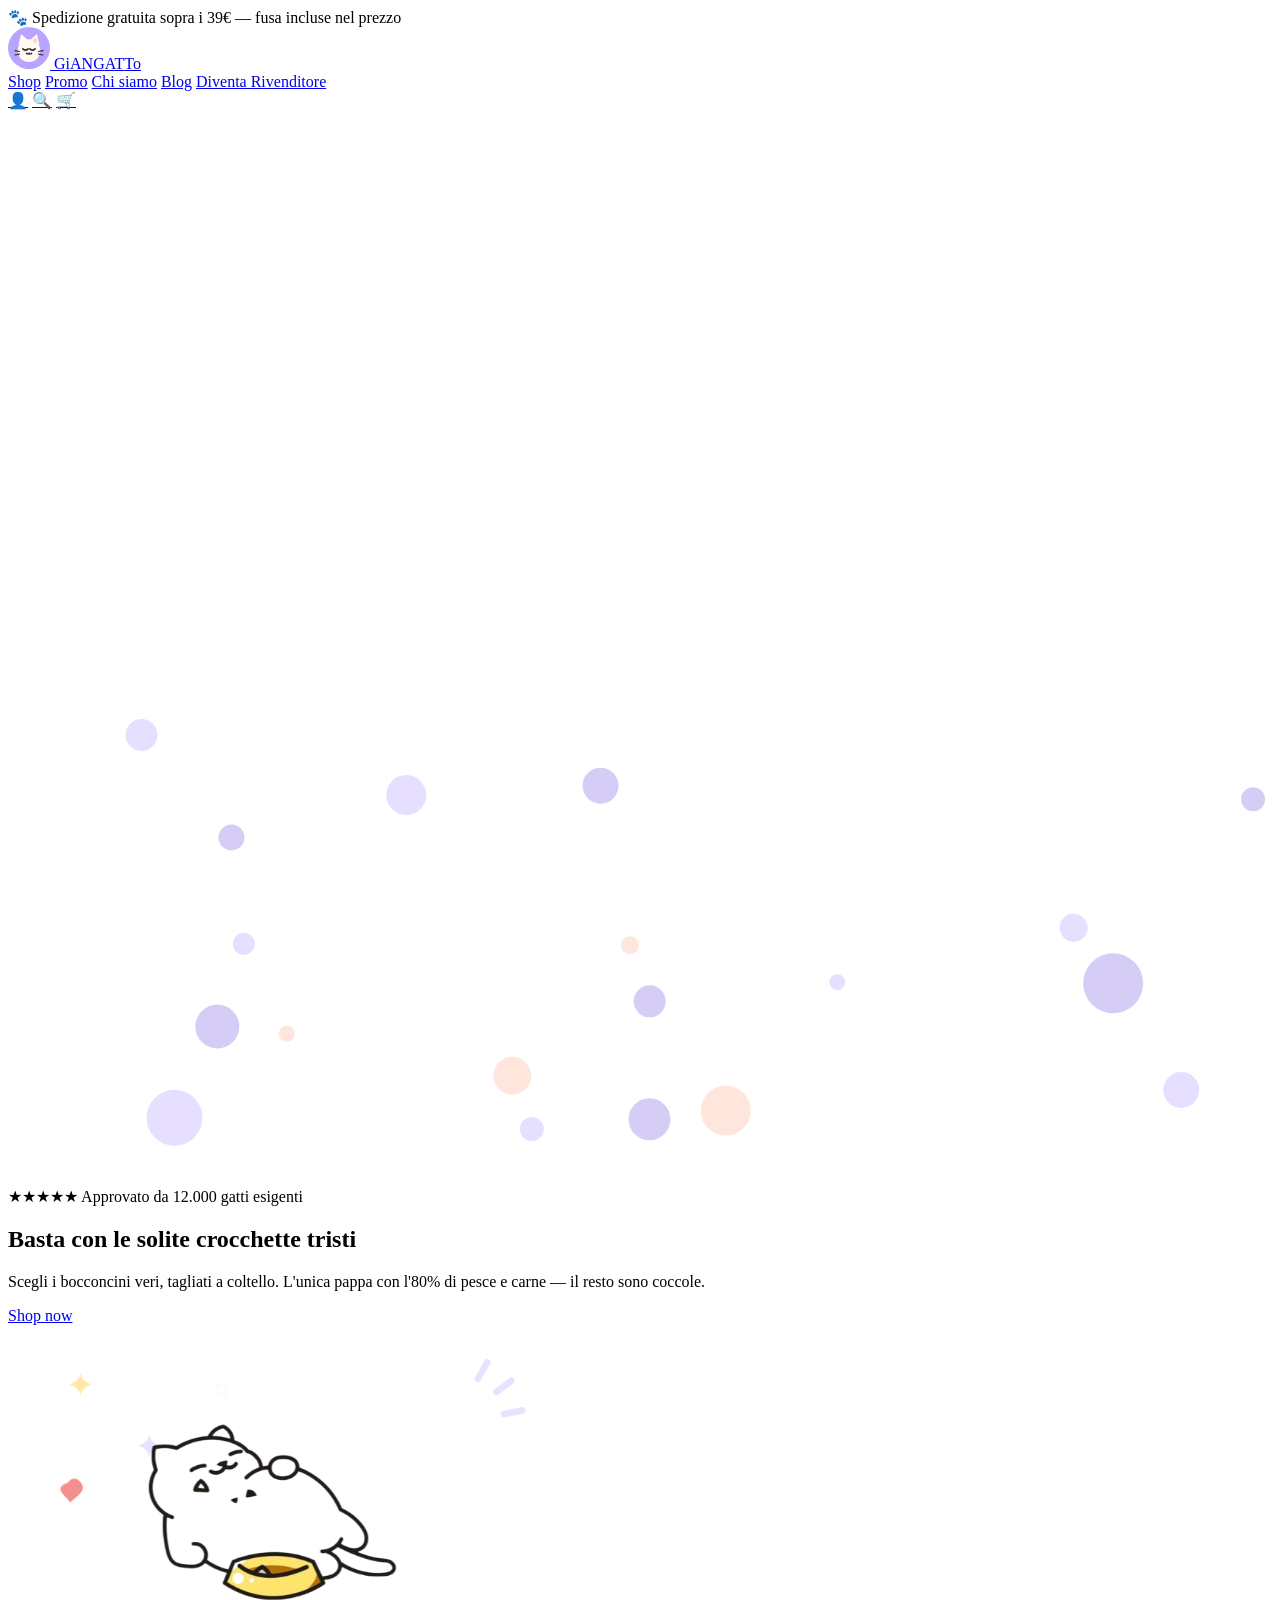
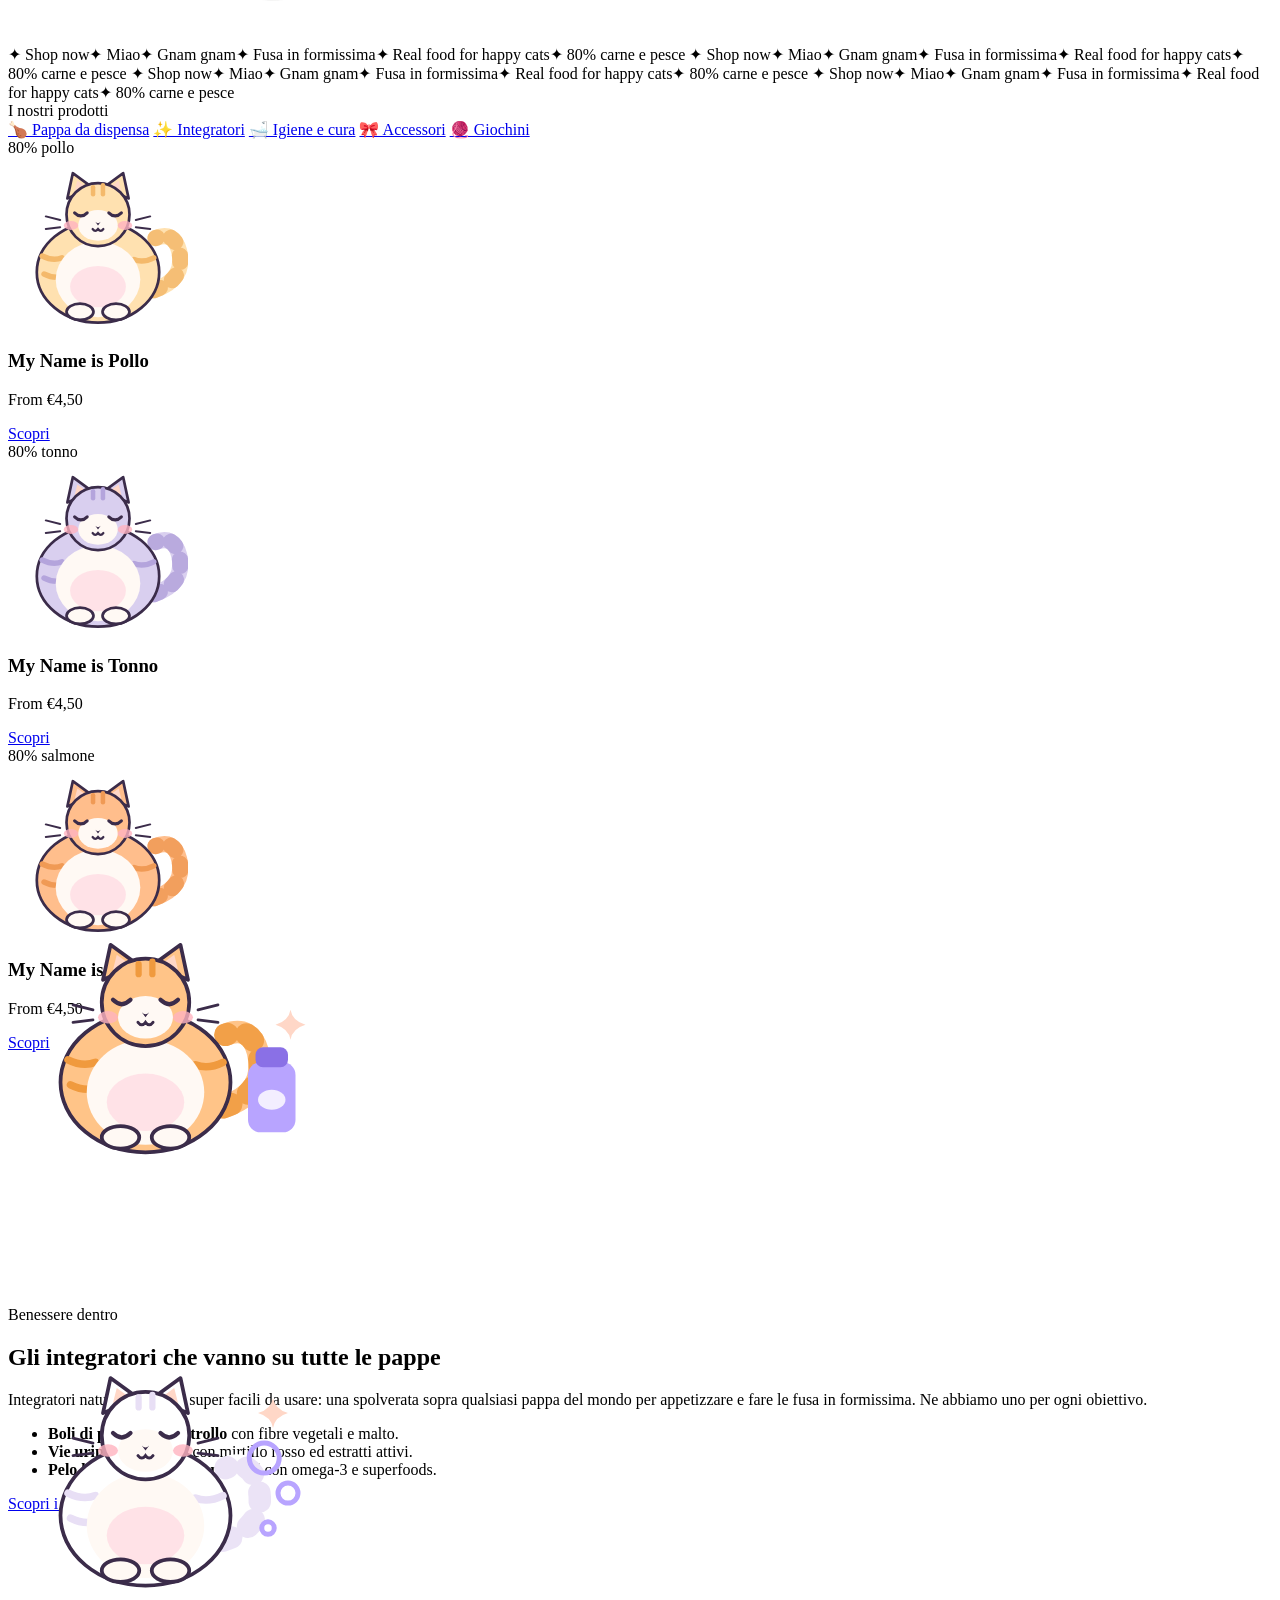
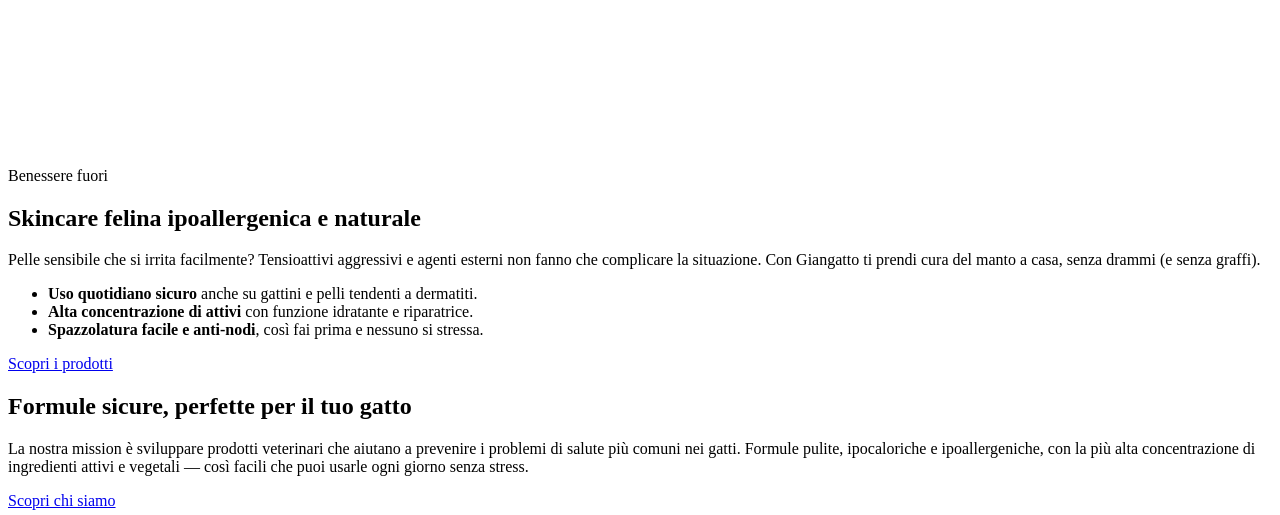
==== index.html @ 65eb478d "Initial commit" ====
<!DOCTYPE html>
<html lang="it">
<head>
  <meta charset="utf-8">
  <meta name="viewport" content="width=device-width, initial-scale=1">
  <title>GIANGATTO — Real food for happy cats</title>
  <link rel="stylesheet" href="style.css">
</head>
<body>

<!-- Gattone GIANGATTO: cicciotto e sornione, definito una volta e ricolorato con custom properties -->
<svg width="0" height="0" style="position:absolute" aria-hidden="true">
  <defs>
    <g id="chubbyCat">
      <!-- coda spessa arrotolata -->
      <path d="M162 148 Q198 136 190 104 Q184 82 164 90" fill="none"
            stroke="var(--fur, #FFC488)" stroke-width="18" stroke-linecap="round"/>
      <path d="M162 148 Q198 136 190 104 Q184 82 164 90" fill="none"
            stroke="var(--stripe, #F09A3E)" stroke-width="18" stroke-linecap="round"
            stroke-dasharray="7 16" opacity="0.85"/>
      <!-- orecchie piccole -->
      <path d="M66 46 L72 18 L94 34 Z" fill="var(--fur, #FFC488)"
            stroke="var(--outline, #3B2C4A)" stroke-width="3" stroke-linejoin="round"/>
      <path d="M134 46 L128 18 L106 34 Z" fill="var(--fur, #FFC488)"
            stroke="var(--outline, #3B2C4A)" stroke-width="3" stroke-linejoin="round"/>
      <path d="M74 38 L77 26 L88 34 Z" fill="#FFD7C7"/>
      <path d="M126 38 L123 26 L112 34 Z" fill="#FFD7C7"/>
      <!-- corpone a pera -->
      <ellipse cx="100" cy="128" rx="68" ry="56" fill="var(--fur, #FFC488)"
               stroke="var(--outline, #3B2C4A)" stroke-width="3"/>
      <!-- strisce sui fianchi -->
      <path d="M38 110 q12 6 22 2" fill="none" stroke="var(--stripe, #F09A3E)" stroke-width="6" stroke-linecap="round"/>
      <path d="M40 130 q12 6 22 2" fill="none" stroke="var(--stripe, #F09A3E)" stroke-width="6" stroke-linecap="round"/>
      <path d="M162 112 q-12 6 -22 2" fill="none" stroke="var(--stripe, #F09A3E)" stroke-width="6" stroke-linecap="round"/>
      <!-- pancione bianco con blush rosa -->
      <ellipse cx="100" cy="136" rx="47" ry="42" fill="#FFF9F4"/>
      <ellipse cx="100" cy="144" rx="31" ry="23" fill="#FFCFDC" opacity="0.55"/>
      <!-- testa piccola rispetto al corpo -->
      <circle cx="100" cy="64" r="35" fill="var(--fur, #FFC488)"
              stroke="var(--outline, #3B2C4A)" stroke-width="3"/>
      <!-- strisce fronte -->
      <rect x="92" y="31" width="5" height="13" rx="2.5" fill="var(--stripe, #F09A3E)"/>
      <rect x="103" y="29" width="5" height="15" rx="2.5" fill="var(--stripe, #F09A3E)"/>
      <!-- muso bianco -->
      <ellipse cx="100" cy="76" rx="22" ry="17" fill="#FFF9F4"/>
      <!-- occhi sornioni a mezza palpebra -->
      <path d="M74 62 q7 7 14 0" fill="none" stroke="var(--outline, #3B2C4A)" stroke-width="3.4" stroke-linecap="round"/>
      <path d="M112 62 q7 7 14 0" fill="none" stroke="var(--outline, #3B2C4A)" stroke-width="3.4" stroke-linecap="round"/>
      <!-- guanciotte -->
      <ellipse cx="70" cy="76" rx="8" ry="5" fill="#FFB3C0" opacity="0.8"/>
      <ellipse cx="130" cy="76" rx="8" ry="5" fill="#FFB3C0" opacity="0.8"/>
      <!-- naso + bocca compiaciuta -->
      <path d="M97 72 Q100 75 103 72 L100 76 Z" fill="var(--outline, #3B2C4A)"/>
      <path d="M94 80 Q97 84 100 80 Q103 84 106 80" fill="none"
            stroke="var(--outline, #3B2C4A)" stroke-width="2.4" stroke-linecap="round"/>
      <!-- baffi -->
      <path d="M58 70 L42 66 M58 78 L42 80" stroke="var(--outline, #3B2C4A)" stroke-width="2.2" stroke-linecap="round"/>
      <path d="M142 70 L158 66 M142 78 L158 80" stroke="var(--outline, #3B2C4A)" stroke-width="2.2" stroke-linecap="round"/>
      <!-- zampette davanti appoggiate sulla panza -->
      <ellipse cx="80" cy="172" rx="15" ry="9" fill="#FFF9F4" stroke="var(--outline, #3B2C4A)" stroke-width="3"/>
      <ellipse cx="120" cy="172" rx="15" ry="9" fill="#FFF9F4" stroke="var(--outline, #3B2C4A)" stroke-width="3"/>
    </g>
    <path id="spark" d="M12 0 Q13.5 9 24 12 Q13.5 15 12 24 Q10.5 15 0 12 Q10.5 9 12 0 Z"/>
    <!-- icona logo: musetto nel cerchio lavanda -->
    <g id="logoMark">
      <circle cx="24" cy="24" r="24" fill="var(--primary, #B8A4FF)"/>
      <g class="ears">
        <path d="M12 20 L15 8 L24 16 Z" fill="#FFF9F1"/>
        <path d="M36 20 L33 8 L24 16 Z" fill="#FFF9F1"/>
      </g>
      <circle cx="24" cy="27" r="13" fill="#FFF9F1"/>
      <path d="M17 25 q3 3 6 0 M25 25 q3 3 6 0" fill="none" stroke="#2F2A3A" stroke-width="1.8" stroke-linecap="round"/>
      <path d="M21 30 q1.5 2 3 0 q1.5 2 3 0" fill="none" stroke="#2F2A3A" stroke-width="1.6" stroke-linecap="round"/>
      <path d="M13 28 L8 27 M13 31 L8 32 M35 28 L40 27 M35 31 L40 32" stroke="#2F2A3A" stroke-width="1.4" stroke-linecap="round"/>
      <path d="M31 12 q2.5 1 2.5 3.5 q0 2 -2.5 4 q-2.5 -2 -2.5 -4 q0 -2.5 2.5 -3.5 Z" fill="#FFD7C7"/>
    </g>
  </defs>
</svg>

<!-- ══ ANNOUNCEMENT ══ --> 
<div class="announce">🐾 Spedizione gratuita sopra i 39€ — fusa incluse nel prezzo</div>

<!-- ══ HEADER ══ -->
<header class="site">
  <nav class="nav" aria-label="principale">

    <a class="logo" href="#">
      <svg class="mark" width="42" height="42" viewBox="0 0 48 48" aria-hidden="true"><use href="#logoMark"/></svg>
      <span class="word"><span>G</span><span>i</span><span>A</span><span>N</span><span>G</span><span>A</span><span>T</span><span>T</span><span>o</span></span>
    </a>
    <div class="nav-links">

      
      <a href="#prodotti">Shop</a>
      <a href="#">Promo</a>
      <a href="#mission">Chi siamo</a>
      <a href="#">Blog</a>
      <a href="#">Diventa Rivenditore</a>
    </div>
    <div class="nav-icons" aria-hidden="true">
      <a href="#" title="Account">👤</a>
      <a href="#" title="Cerca">🔍</a>
      <a href="#" title="Carrello">🛒</a>
    </div>
  </nav>
</header>

<!-- ══ HERO ══ -->
<section class="hero">
  <canvas id="ballpit-canvas"></canvas>
  <div class="hero-inner">
    <div>
      <span class="proof"><span class="stars" aria-hidden="true">★★★★★</span> Approvato da 12.000 gatti esigenti</span>
      <h1>Basta con le solite crocchette tristi</h1>
      <p class="sub">Scegli i bocconcini veri, tagliati a coltello.
      L'unica pappa con l'80% di pesce e carne — il resto sono coccole.</p>
      <a class="btn" href="#prodotti">Shop now</a>
    </div>
    <div class="hero-art">
      <svg viewBox="0 0 560 340" width="520" role="img"
           aria-label="Logotipo Giangatto con gattone sornione sdraiato sulla O">
        <!-- livello 1: accenti di sfondo (parallax veloce) -->
        <g data-plx="0.22">
          <path d="M506 58 l10 -18 M526 72 l16 -12 M534 96 l20 -4"
                stroke="#E8E1FF" stroke-width="7" stroke-linecap="round" fill="none"/>
          <use href="#spark" x="66" y="52" fill="#FFE9A8" class="sparkle"/>
          <use href="#spark" x="140" y="118" fill="#E8E1FF" class="sparkle s2"/>
          <path d="M64 170 q7 -9 14 -1 q6 7 -2 14 l-9 8 l-8 -9 q-7 -8 5 -12 Z" fill="#F58E8E"/>
          <circle cx="230" cy="70" r="6" fill="none" stroke="#FFF9F1" stroke-width="3" opacity="0.8"/>
        </g>
        <!-- livello 2: logo Giangatto (soggetto, parallax lento) -->
        <g data-plx="0.09">
          <image href="giangattoeating.png" x="25" y="0" width="510" height="340" />
        </g>
      </svg>
      <div class="hero-dots" aria-hidden="true"><i class="on"></i><i></i><i></i><i></i></div>
    </div>
  </div>
</section>

<!-- ══ MARQUEE ══ -->
<div class="marquee" aria-hidden="true">
  <div class="marquee-track">
    <span>✦ Shop now</span><span>✦ Miao</span><span>✦ Gnam gnam</span><span>✦ Fusa in formissima</span><span>✦ Real food for happy cats</span><span>✦ 80% carne e pesce</span>
    <span>✦ Shop now</span><span>✦ Miao</span><span>✦ Gnam gnam</span><span>✦ Fusa in formissima</span><span>✦ Real food for happy cats</span><span>✦ 80% carne e pesce</span>
    <span>✦ Shop now</span><span>✦ Miao</span><span>✦ Gnam gnam</span><span>✦ Fusa in formissima</span><span>✦ Real food for happy cats</span><span>✦ 80% carne e pesce</span>
    <span>✦ Shop now</span><span>✦ Miao</span><span>✦ Gnam gnam</span><span>✦ Fusa in formissima</span><span>✦ Real food for happy cats</span><span>✦ 80% carne e pesce</span>
  </div>
</div>

<!-- ══ CATEGORIE ══ -->
<section class="cats-nav wrap reveal">
  <span class="eyebrow">I nostri prodotti</span>
  <div class="chips">
    <a class="chip" href="#prodotti">🍗 Pappa da dispensa</a>
    <a class="chip" href="#dentro">✨ Integratori</a>
    <a class="chip" href="#fuori">🛁 Igiene e cura</a>
    <a class="chip" href="#">🎀 Accessori</a>
    <a class="chip" href="#">🧶 Giochini</a>
  </div>
</section>

<!-- ══ PRODOTTI ══ -->
<section class="products wrap" id="prodotti">
  <div class="grid3">
    <article class="card reveal">
      <span class="badge">80% pollo</span>
      <div class="art">
        <svg viewBox="0 0 200 190" width="180" role="img" aria-label="Gattone crema"
             style="--fur:#FFE1B0; --stripe:#F4B96B; --outline:#3B2C4A">
          <use href="#chubbyCat"/>
        </svg>
      </div>
      <h3>My Name is Pollo</h3>
      <p class="price">From €4,50</p>
      <a class="btn btn-ghost" href="#">Scopri</a>
    </article>
    <article class="card reveal">
      <span class="badge">80% tonno</span>
      <div class="art">
        <svg viewBox="0 0 200 190" width="180" role="img" aria-label="Gattone lilla"
             style="--fur:#D9CFEF; --stripe:#B4A4DC; --outline:#3B2C4A">
          <use href="#chubbyCat"/>
        </svg>
      </div>
      <h3>My Name is Tonno</h3>
      <p class="price">From €4,50</p>
      <a class="btn btn-ghost" href="#">Scopri</a>
    </article>
    <article class="card reveal">
      <span class="badge">80% salmone</span>
      <div class="art">
        <svg viewBox="0 0 200 190" width="180" role="img" aria-label="Gattone rosso"
             style="--fur:#FFBE8C; --stripe:#F09A55; --outline:#3B2C4A">
          <use href="#chubbyCat"/>
        </svg>
      </div>
      <h3>My Name is Salmone</h3>
      <p class="price">From €4,50</p>
      <a class="btn btn-ghost" href="#">Scopri</a>
    </article>
  </div>
</section>

<!-- ══ BENESSERE DENTRO ══ -->
<section class="split wrap" id="dentro">
  <div class="split-inner">
    <div class="split-art reveal">
      <svg viewBox="0 0 240 200" width="300" role="img" aria-label="Gattone con integratore"
           data-plx="0.06" style="--fur:#FFC488; --stripe:#F09A3E; --outline:#3B2C4A">
        <use href="#chubbyCat" x="10" y="8"/>
        <rect x="192" y="120" width="38" height="56" rx="10" fill="#B8A4FF"/>
        <rect x="198" y="108" width="26" height="16" rx="6" fill="#8A70E6"/>
        <ellipse cx="211" cy="150" rx="11" ry="8" fill="#F3EEFF"/>
        <use href="#spark" x="214" y="78" fill="#FFD7C7" class="sparkle"/>
      </svg>
    </div>
    <div class="reveal">
      <span class="eyebrow">Benessere dentro</span>
      <h2>Gli integratori che vanno su tutte le pappe</h2>
      <p>Integratori naturali per gatti super facili da usare: una spolverata sopra
      qualsiasi pappa del mondo per appetizzare e fare le fusa in formissima.
      Ne abbiamo uno per ogni obiettivo.</p>
      <ul class="checklist">
        <li><strong>Boli di pelo sotto controllo</strong> con fibre vegetali e malto.</li>
        <li><strong>Vie urinarie protette</strong> con mirtillo rosso ed estratti attivi.</li>
        <li><strong>Pelo lucido e articolazioni felici</strong> con omega-3 e superfoods.</li>
      </ul>
      <a class="btn" href="#">Scopri i prodotti</a>
    </div>
  </div>
</section>

<!-- ══ BENESSERE FUORI ══ -->
<section class="split flip wrap" id="fuori">
  <div class="split-inner">
    <div class="split-art reveal">
      <svg viewBox="0 0 240 200" width="300" role="img" aria-label="Gattone con bolle di sapone"
           data-plx="0.06" style="--fur:#FFFFFF; --stripe:#E8DFF5; --outline:#3B2C4A">
        <use href="#chubbyCat" x="10" y="8"/>
        <circle cx="205" cy="90" r="12" fill="none" stroke="#B8A4FF" stroke-width="4"/>
        <circle cx="224" cy="118" r="8" fill="none" stroke="#B8A4FF" stroke-width="4"/>
        <circle cx="208" cy="146" r="5" fill="none" stroke="#B8A4FF" stroke-width="4"/>
        <use href="#spark" x="200" y="42" fill="#FFD7C7" class="sparkle s2"/>
      </svg>
    </div>
    <div class="reveal">
      <span class="eyebrow">Benessere fuori</span>
      <h2>Skincare felina ipoallergenica e naturale</h2>
      <p>Pelle sensibile che si irrita facilmente? Tensioattivi aggressivi e agenti esterni
      non fanno che complicare la situazione. Con Giangatto ti prendi cura del manto a casa,
      senza drammi (e senza graffi).</p>
      <ul class="checklist">
        <li><strong>Uso quotidiano sicuro</strong> anche su gattini e pelli tendenti a dermatiti.</li>
        <li><strong>Alta concentrazione di attivi</strong> con funzione idratante e riparatrice.</li>
        <li><strong>Spazzolatura facile e anti-nodi</strong>, così fai prima e nessuno si stressa.</li>
      </ul>
      <a class="btn" href="#">Scopri i prodotti</a>
    </div>
  </div>
</section>

<!-- ══ MISSION ══ -->
<section class="mission" id="mission">
  <h2>Formule sicure, perfette per il tuo gatto</h2>
  <p>La nostra mission è sviluppare prodotti veterinari che aiutano a prevenire i problemi
  di salute più comuni nei gatti. Formule pulite, ipocaloriche e ipoallergeniche, con la più
  alta concentrazione di ingredienti attivi e vegetali — così facili che puoi usarle ogni
  giorno senza stress.</p>
  <a class="btn" href="#">Scopri chi siamo</a>
</section>

<!-- ══ COMMUNITY ══ -->
<section class="community wrap reveal">
  <h2 class="display" style="font-size:1.5rem">🤳 unisciti alla community e seguici su @giangatto</h2>
  <div class="igrow" aria-hidden="true">
    <div class="ph">😺</div><div class="ph">🐟</div><div class="ph">🧶</div>
    <div class="ph">😻</div><div class="ph">🌸</div><div class="ph">🐾</div>
  </div>
</section>

<!-- ══ NEWSLETTER ══ -->
<section class="newsletter wrap">
  <div class="news-box reveal">
    <h2>💌 Iscriviti 💌</h2>
    <p>Ricevi subito il <strong>10% di sconto</strong>!<br>
    Diventa parte della community Giangatto e ricevi le promo esclusive 🐱 💜 🍑</p>
    <a class="btn" href="#">Scopri lo sconto</a>
    <small>Iscrivendoti, accetti di ricevere comunicazioni di marketing da parte nostra.
    Per annullare l'iscrizione, clicca su "unsubscribe" in fondo alle nostre e-mail.</small>
  </div>
</section>

<!-- ══ FOOTER ══ -->
<footer class="site">
  <a class="logo" href="#">
    <svg class="mark" width="38" height="38" viewBox="0 0 48 48" aria-hidden="true"><use href="#logoMark"/></svg>
    <span class="word"><span>G</span><span>i</span><span>A</span><span>N</span><span>G</span><span>A</span><span>T</span><span>T</span><span>o</span></span>
  </a>
  <p class="tagline">Real food for happy cats 🧡</p>
  <p>Mockup di design — tutti i prodotti sono placeholder.<br>
  © 2026 Giangatto · Fatto con 💜 e tante fusa</p>
</footer>

<script>
  document.documentElement.classList.add('js');
  const io = new IntersectionObserver((entries) => {
    for (const e of entries) {
      if (e.isIntersecting) { e.target.classList.add('in'); io.unobserve(e.target); }
    }
  }, { threshold: 0.15 });
  document.querySelectorAll('.reveal').forEach((el) => io.observe(el));

  // Parallax: layer dell'hero legati allo scroll + puntatore, illustrazioni
  // di sezione legate alla posizione nel viewport.
  if (!matchMedia('(prefers-reduced-motion: reduce)').matches) {
    const layers = [...document.querySelectorAll('[data-plx]')];
    const heroArt = document.querySelector('.hero-art');
    let mx = 0, my = 0;
    heroArt.addEventListener('pointermove', (e) => {
      const r = heroArt.getBoundingClientRect();
      mx = (e.clientX - r.left) / r.width - 0.5;
      my = (e.clientY - r.top) / r.height - 0.5;
    });
    heroArt.addEventListener('pointerleave', () => { mx = 0; my = 0; });

    const tick = () => {
      const vhMid = innerHeight / 2;
      for (const el of layers) {
        const s = parseFloat(el.dataset.plx);
        if (el.closest('.hero-art')) {
          const dx = mx * s * 160;
          const dy = scrollY * s * 1.6 + my * s * 120;
          el.style.transform = `translate3d(${dx.toFixed(1)}px, ${dy.toFixed(1)}px, 0)`;
        } else {
          const r = el.parentElement.getBoundingClientRect();
          const dy = (r.top + r.height / 2 - vhMid) * -s;
          el.style.transform = `translate3d(0, ${dy.toFixed(1)}px, 0)`;
        }
      }
      requestAnimationFrame(tick);
    };
    requestAnimationFrame(tick);
  }

  // ── Ballpit Background Animation ────────────────
  (() => {
    const canvas = document.getElementById('ballpit-canvas');
    if (!canvas) return;
    const ctx = canvas.getContext('2d');
    const hero = document.querySelector('.hero');
    if (!hero) return;

    const count = 19;
    const gravity = 0.5;
    const friction = 0.927;
    const wallBounce = 0.94;
    const colors = ["#B8A4FF", "#FFB89B", "#8A70E6"];

    let canvasWidth = 0;
    let canvasHeight = 0;
    let dpr = window.devicePixelRatio || 1;
    const balls = [];

    let mouseX = 0;
    let mouseY = 0;
    let mouseActive = false;

    function resize() {
      const rect = hero.getBoundingClientRect();
      canvasWidth = rect.width;
      canvasHeight = rect.height;
      canvas.width = canvasWidth * dpr;
      canvas.height = canvasHeight * dpr;
      canvas.style.width = canvasWidth + 'px';
      canvas.style.height = canvasHeight + 'px';
      ctx.scale(dpr, dpr);
    }

    function init() {
      resize();
      balls.length = 0;
      for (let i = 0; i < count; i++) {
        const radius = Math.floor(Math.random() * 25) + 8; // 8px to 32px
        balls.push({
          x: Math.random() * (canvasWidth - radius * 2) + radius,
          y: Math.random() * (canvasHeight / 2 - radius) + radius,
          vx: (Math.random() - 0.5) * 8,
          vy: (Math.random() - 0.5) * 8,
          radius: radius,
          mass: radius * radius,
          color: colors[Math.floor(Math.random() * colors.length)]
        });
      }
    }

    // Pointer events on hero
    hero.addEventListener('pointermove', (e) => {
      const rect = hero.getBoundingClientRect();
      mouseX = e.clientX - rect.left;
      mouseY = e.clientY - rect.top;
      mouseActive = true;
    });

    hero.addEventListener('pointerleave', () => {
      mouseActive = false;
    });

    hero.addEventListener('touchmove', (e) => {
      if (e.touches.length > 0) {
        const rect = hero.getBoundingClientRect();
        mouseX = e.touches[0].clientX - rect.left;
        mouseY = e.touches[0].clientY - rect.top;
        mouseActive = true;
      }
    }, { passive: true });

    hero.addEventListener('touchend', () => {
      mouseActive = false;
    });

    function update() {
      // 1. Position and velocity updates
      for (let i = 0; i < balls.length; i++) {
        const b = balls[i];
        b.vy += gravity;
        b.vx *= friction;
        b.vy *= friction;
        b.x += b.vx;
        b.y += b.vy;
      }

      // 2. Ball to ball collisions
      for (let step = 0; step < 2; step++) {
        for (let i = 0; i < balls.length; i++) {
          for (let j = i + 1; j < balls.length; j++) {
            const bi = balls[i];
            const bj = balls[j];
            const dx = bj.x - bi.x;
            const dy = bj.y - bi.y;
            const dist = Math.sqrt(dx * dx + dy * dy);
            const minDist = bi.radius + bj.radius;
            if (dist < minDist) {
              const overlap = minDist - dist;
              const nx = dx / (dist || 1);
              const ny = dy / (dist || 1);

              const totalMass = bi.mass + bj.mass;
              bi.x -= overlap * (bj.mass / totalMass) * nx;
              bi.y -= overlap * (bj.mass / totalMass) * ny;
              bj.x += overlap * (bi.mass / totalMass) * nx;
              bj.y += overlap * (bi.mass / totalMass) * ny;

              const rvx = bj.vx - bi.vx;
              const rvy = bj.vy - bi.vy;
              const velAlongNormal = rvx * nx + rvy * ny;

              if (velAlongNormal < 0) {
                const e = wallBounce;
                const impulse = -(1 + e) * velAlongNormal / (1 / bi.mass + 1 / bj.mass);

                bi.vx -= (impulse / bi.mass) * nx;
                bi.vy -= (impulse / bi.mass) * ny;
                bj.vx += (impulse / bj.mass) * nx;
                bj.vy += (impulse / bj.mass) * ny;
              }
            }
          }
        }
      }

      // 3. Mouse interaction
      if (mouseActive) {
        const mouseRadius = 60;
        for (let i = 0; i < balls.length; i++) {
          const b = balls[i];
          const dx = b.x - mouseX;
          const dy = b.y - mouseY;
          const dist = Math.sqrt(dx * dx + dy * dy);
          const minDist = b.radius + mouseRadius;
          if (dist < minDist) {
            const overlap = minDist - dist;
            const nx = dx / (dist || 1);
            const ny = dy / (dist || 1);

            b.x += overlap * nx;
            b.y += overlap * ny;

            b.vx = b.vx * 0.4 + nx * 8;
            b.vy = b.vy * 0.4 + ny * 8;
          }
        }
      }

      // 4. Wall collisions
      for (let i = 0; i < balls.length; i++) {
        const b = balls[i];
        if (b.x < b.radius) {
          b.x = b.radius;
          b.vx = -b.vx * wallBounce;
        } else if (b.x > canvasWidth - b.radius) {
          b.x = canvasWidth - b.radius;
          b.vx = -b.vx * wallBounce;
        }

        if (b.y < b.radius) {
          b.y = b.radius;
          b.vy = -b.vy * wallBounce;
        } else if (b.y > canvasHeight - b.radius) {
          b.y = canvasHeight - b.radius;
          b.vy = -b.vy * wallBounce;
          b.vx *= 0.98; // sliding friction
        }
      }
    }

    function draw() {
      ctx.clearRect(0, 0, canvasWidth, canvasHeight);
      ctx.globalAlpha = 0.35; // make balls transparent
      for (let i = 0; i < balls.length; i++) {
        const b = balls[i];
        ctx.beginPath();
        ctx.arc(b.x, b.y, b.radius, 0, Math.PI * 2);
        ctx.fillStyle = b.color;
        ctx.fill();
        ctx.closePath();
      }
      ctx.globalAlpha = 1.0; // reset transparency
    }

    function loop() {
      update();
      draw();
      requestAnimationFrame(loop);
    }

    window.addEventListener('resize', () => {
      const oldWidth = canvasWidth;
      const oldHeight = canvasHeight;
      resize();
      if (oldWidth && oldHeight) {
        for (let i = 0; i < balls.length; i++) {
          balls[i].x = (balls[i].x / oldWidth) * canvasWidth;
          balls[i].y = (balls[i].y / oldHeight) * canvasHeight;
        }
      }
    });

    init();
    loop();
  })();
</script>
</body>
</html>
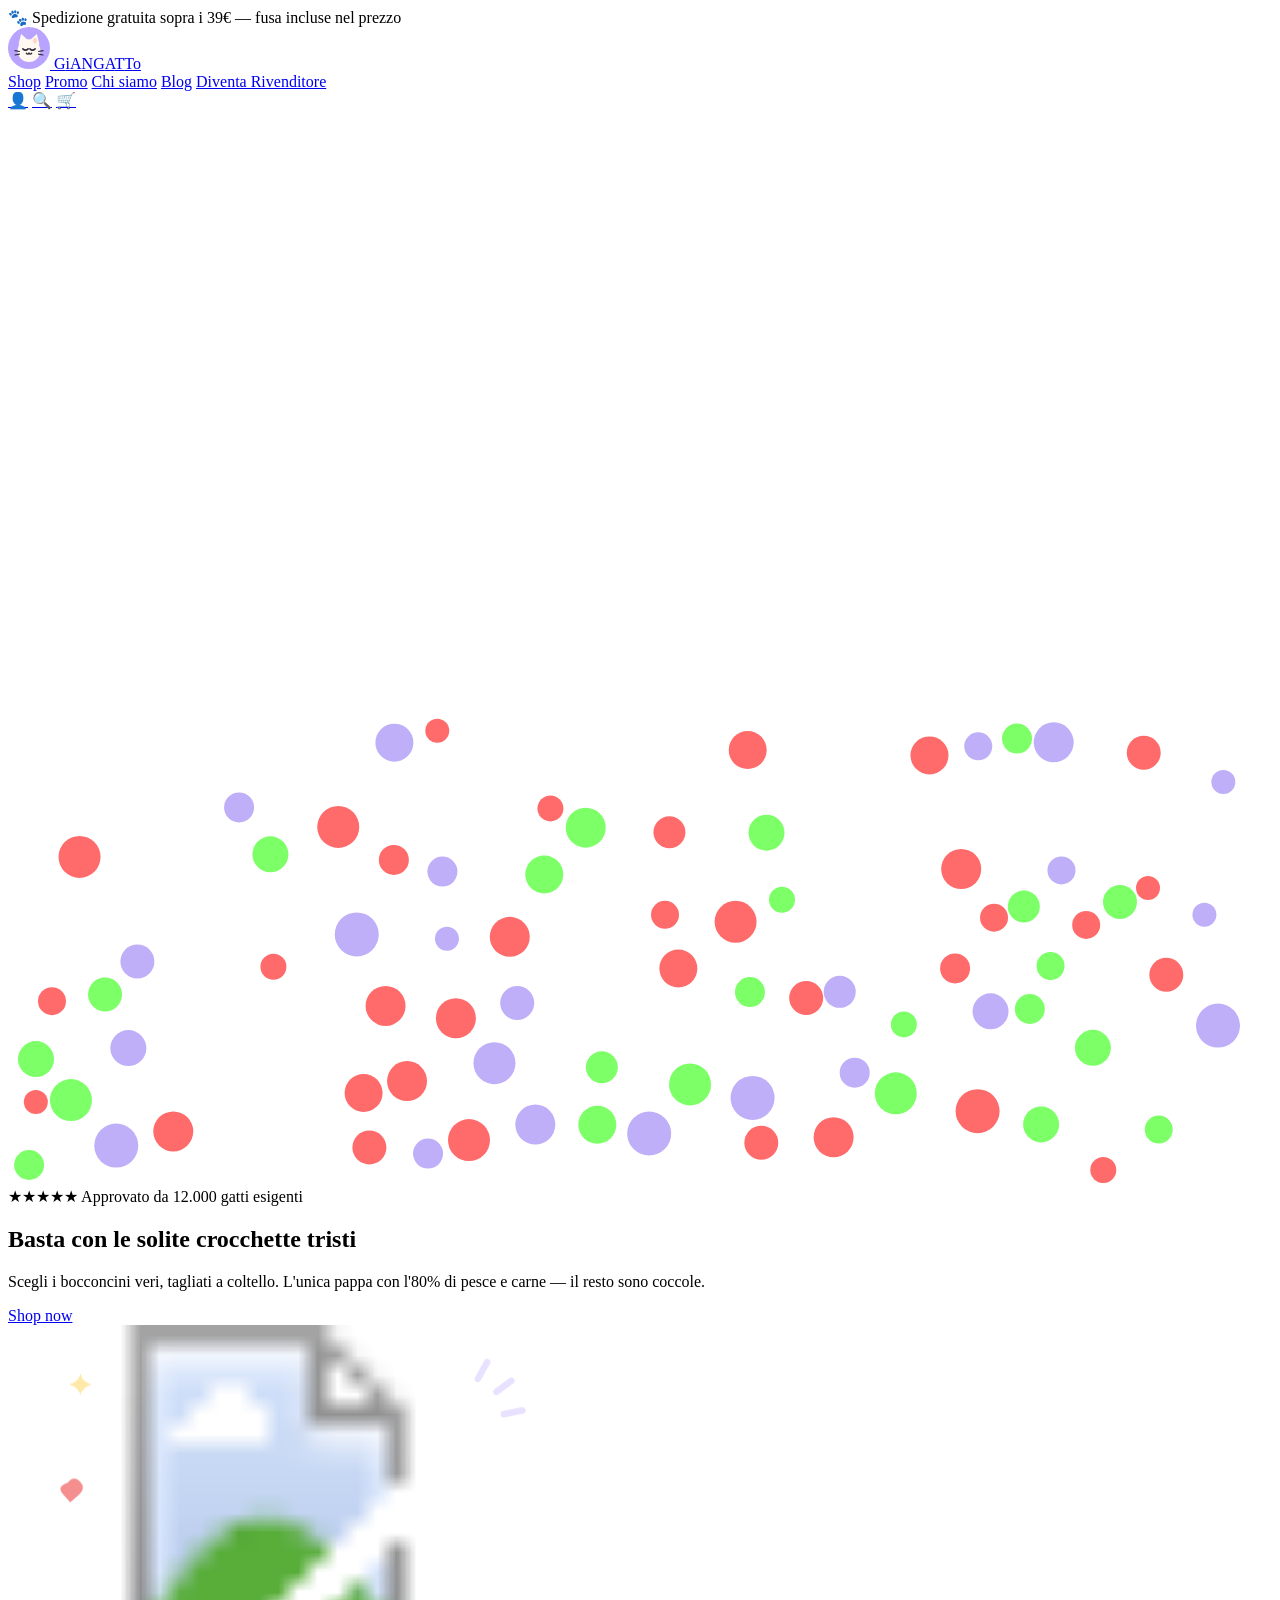
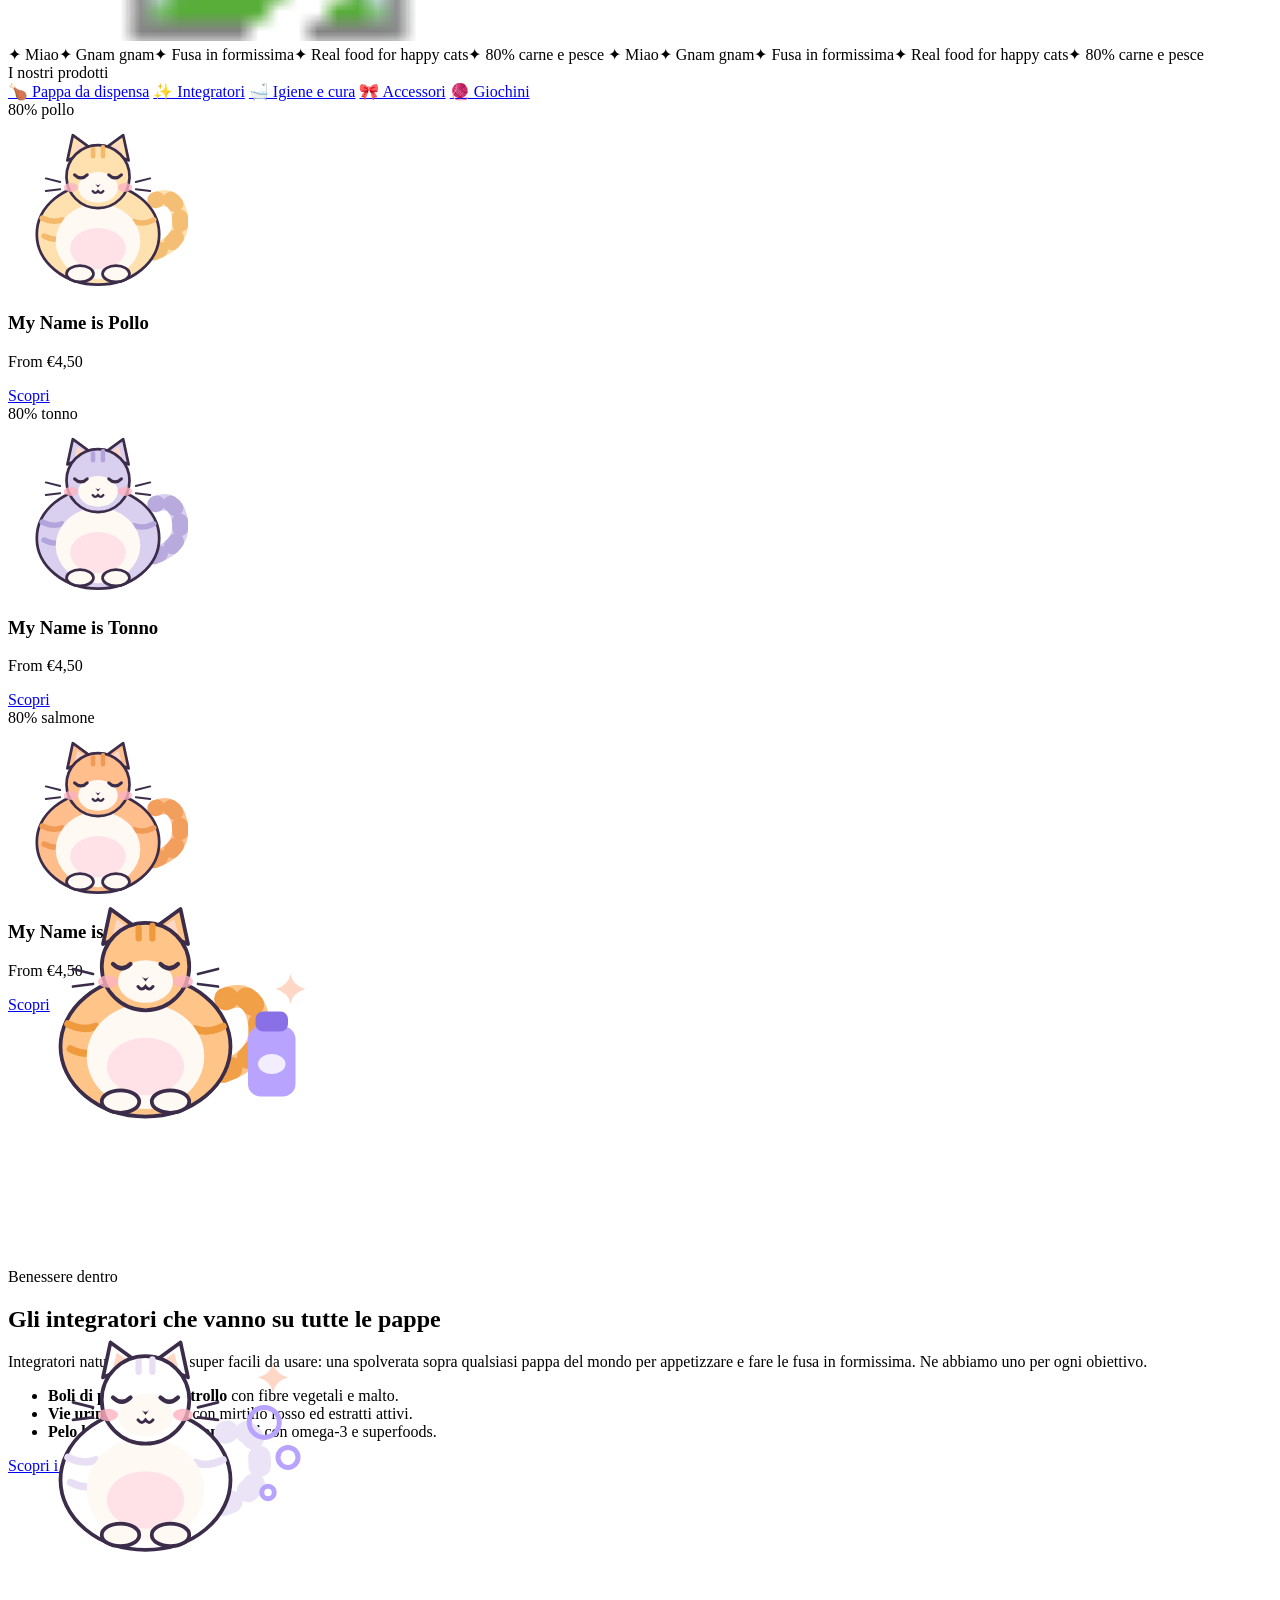
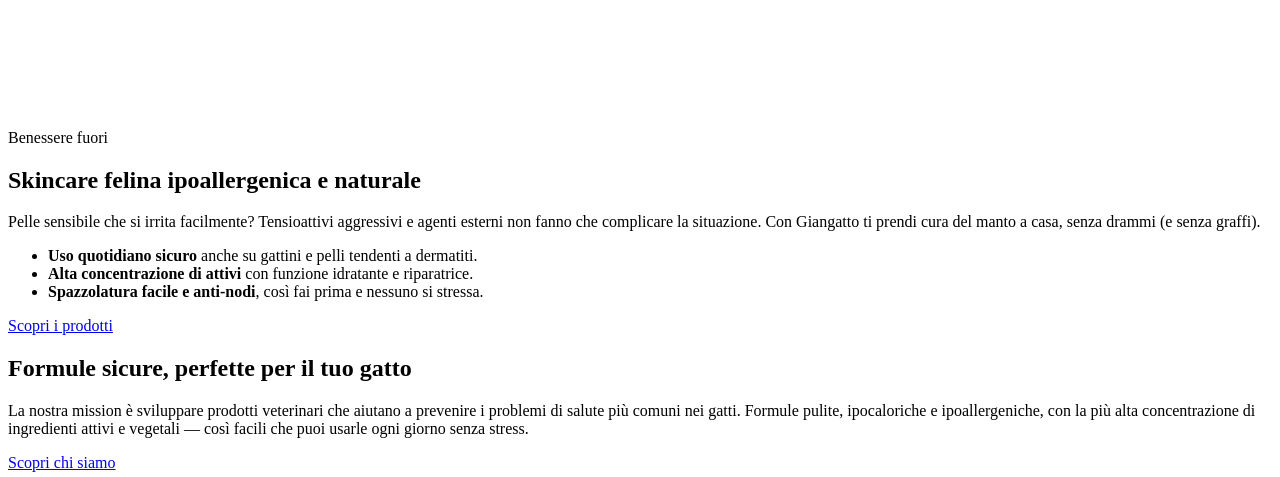
==== commit 52eeec88: "cambiagto nome to index.html" ====
--- a/index.html
+++ b/index.html
@@ -77,20 +77,17 @@
   </defs>
 </svg>
 
-<!-- ══ ANNOUNCEMENT ══ --> 
+<!-- ══ ANNOUNCEMENT ══ -->
 <div class="announce">🐾 Spedizione gratuita sopra i 39€ — fusa incluse nel prezzo</div>
 
 <!-- ══ HEADER ══ -->
 <header class="site">
   <nav class="nav" aria-label="principale">
-
     <a class="logo" href="#">
       <svg class="mark" width="42" height="42" viewBox="0 0 48 48" aria-hidden="true"><use href="#logoMark"/></svg>
       <span class="word"><span>G</span><span>i</span><span>A</span><span>N</span><span>G</span><span>A</span><span>T</span><span>T</span><span>o</span></span>
     </a>
     <div class="nav-links">
-
-      
       <a href="#prodotti">Shop</a>
       <a href="#">Promo</a>
       <a href="#mission">Chi siamo</a>
@@ -130,7 +127,7 @@
         </g>
         <!-- livello 2: logo Giangatto (soggetto, parallax lento) -->
         <g data-plx="0.09">
-          <image href="giangattoeating.png" x="25" y="0" width="510" height="340" />
+          <image href="giangatto-logo.png" x="25" y="0" width="510" height="340" />
         </g>
       </svg>
       <div class="hero-dots" aria-hidden="true"><i class="on"></i><i></i><i></i><i></i></div>
@@ -141,10 +138,8 @@
 <!-- ══ MARQUEE ══ -->
 <div class="marquee" aria-hidden="true">
   <div class="marquee-track">
-    <span>✦ Shop now</span><span>✦ Miao</span><span>✦ Gnam gnam</span><span>✦ Fusa in formissima</span><span>✦ Real food for happy cats</span><span>✦ 80% carne e pesce</span>
-    <span>✦ Shop now</span><span>✦ Miao</span><span>✦ Gnam gnam</span><span>✦ Fusa in formissima</span><span>✦ Real food for happy cats</span><span>✦ 80% carne e pesce</span>
-    <span>✦ Shop now</span><span>✦ Miao</span><span>✦ Gnam gnam</span><span>✦ Fusa in formissima</span><span>✦ Real food for happy cats</span><span>✦ 80% carne e pesce</span>
-    <span>✦ Shop now</span><span>✦ Miao</span><span>✦ Gnam gnam</span><span>✦ Fusa in formissima</span><span>✦ Real food for happy cats</span><span>✦ 80% carne e pesce</span>
+    <span>✦ Miao</span><span>✦ Gnam gnam</span><span>✦ Fusa in formissima</span><span>✦ Real food for happy cats</span><span>✦ 80% carne e pesce</span>
+    <span>✦ Miao</span><span>✦ Gnam gnam</span><span>✦ Fusa in formissima</span><span>✦ Real food for happy cats</span><span>✦ 80% carne e pesce</span>
   </div>
 </div>
 
@@ -351,11 +346,11 @@
     const hero = document.querySelector('.hero');
     if (!hero) return;
 
-    const count = 19;
+    const count = 80;
     const gravity = 0.5;
     const friction = 0.927;
     const wallBounce = 0.94;
-    const colors = ["#B8A4FF", "#FFB89B", "#8A70E6"];
+    const colors = ["#BFAEF8", "#7cff67", "#ff6b6b"];
 
     let canvasWidth = 0;
     let canvasHeight = 0;
@@ -381,7 +376,7 @@
       resize();
       balls.length = 0;
       for (let i = 0; i < count; i++) {
-        const radius = Math.floor(Math.random() * 25) + 8; // 8px to 32px
+        const radius = Math.floor(Math.random() * 11) + 12; // 12px to 22px
         balls.push({
           x: Math.random() * (canvasWidth - radius * 2) + radius,
           y: Math.random() * (canvasHeight / 2 - radius) + radius,
@@ -516,7 +511,6 @@
 
     function draw() {
       ctx.clearRect(0, 0, canvasWidth, canvasHeight);
-      ctx.globalAlpha = 0.35; // make balls transparent
       for (let i = 0; i < balls.length; i++) {
         const b = balls[i];
         ctx.beginPath();
@@ -525,7 +519,6 @@
         ctx.fill();
         ctx.closePath();
       }
-      ctx.globalAlpha = 1.0; // reset transparency
     }
 
     function loop() {
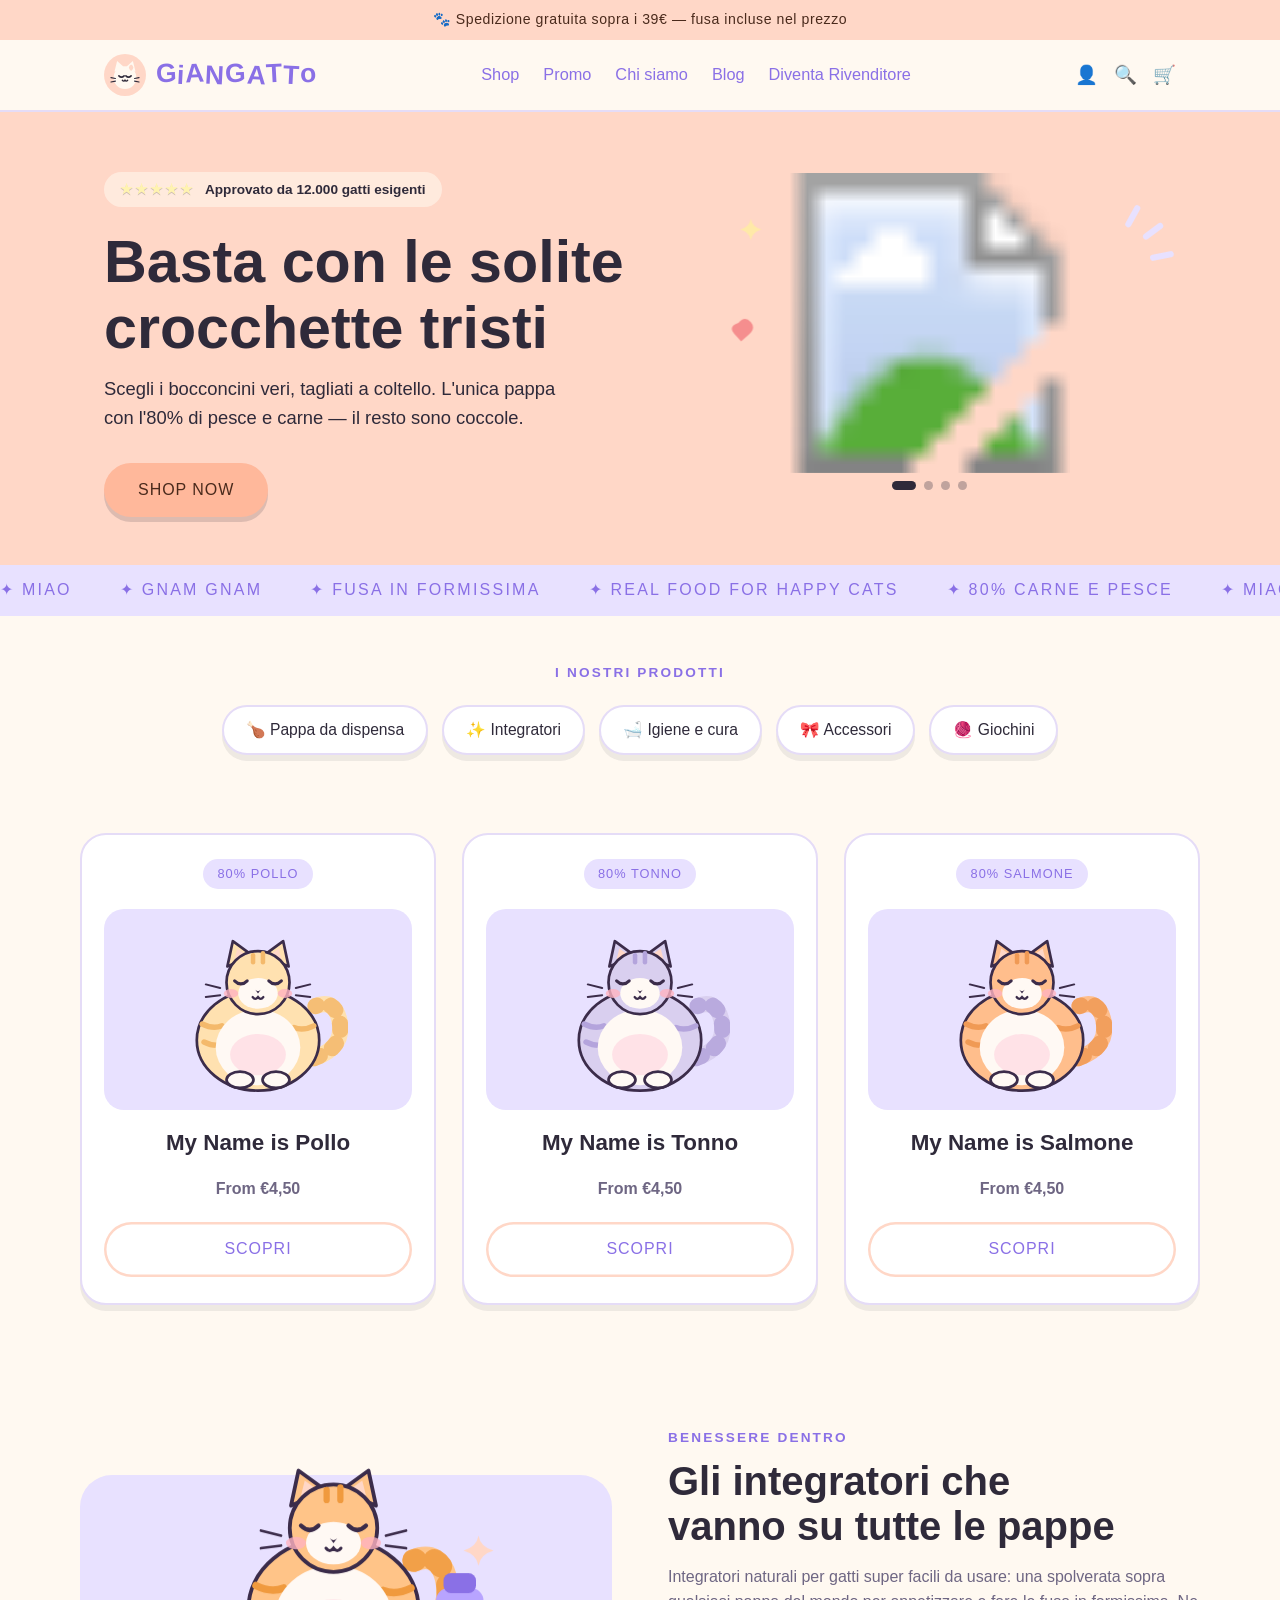
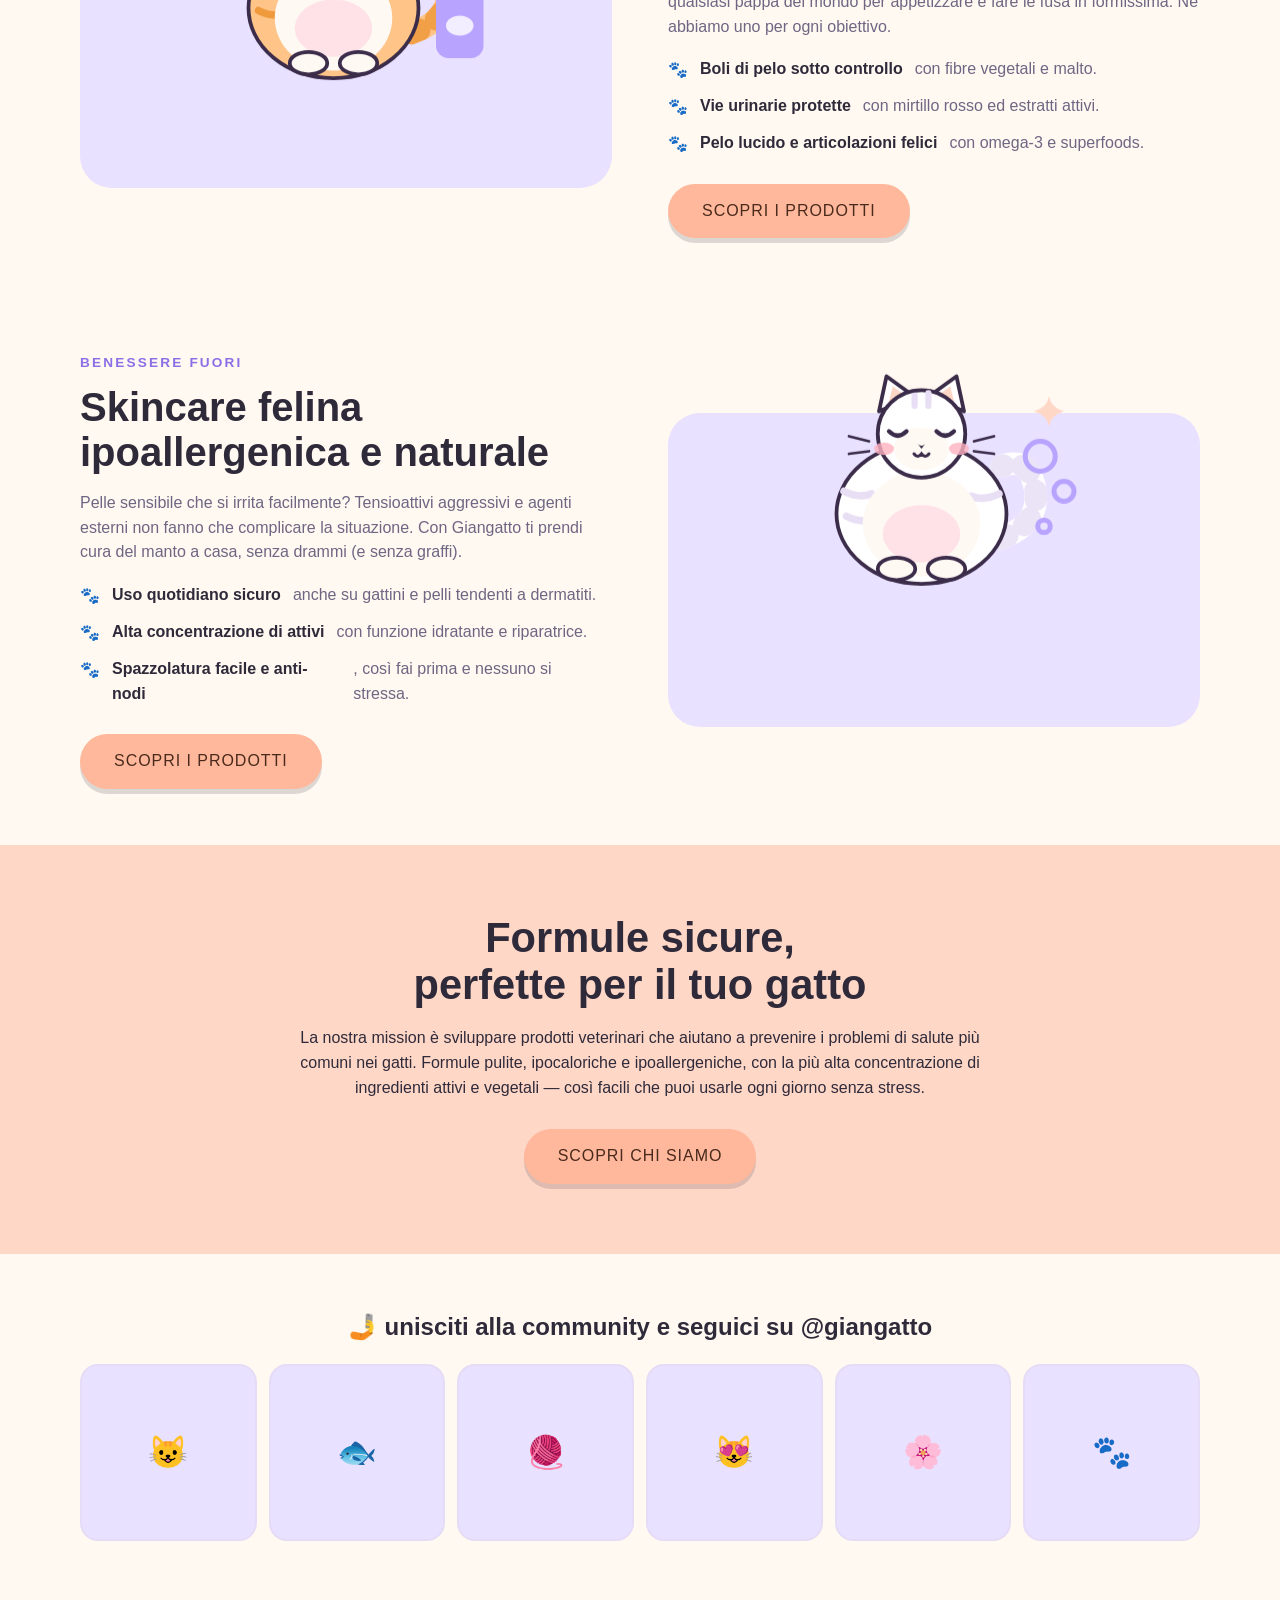
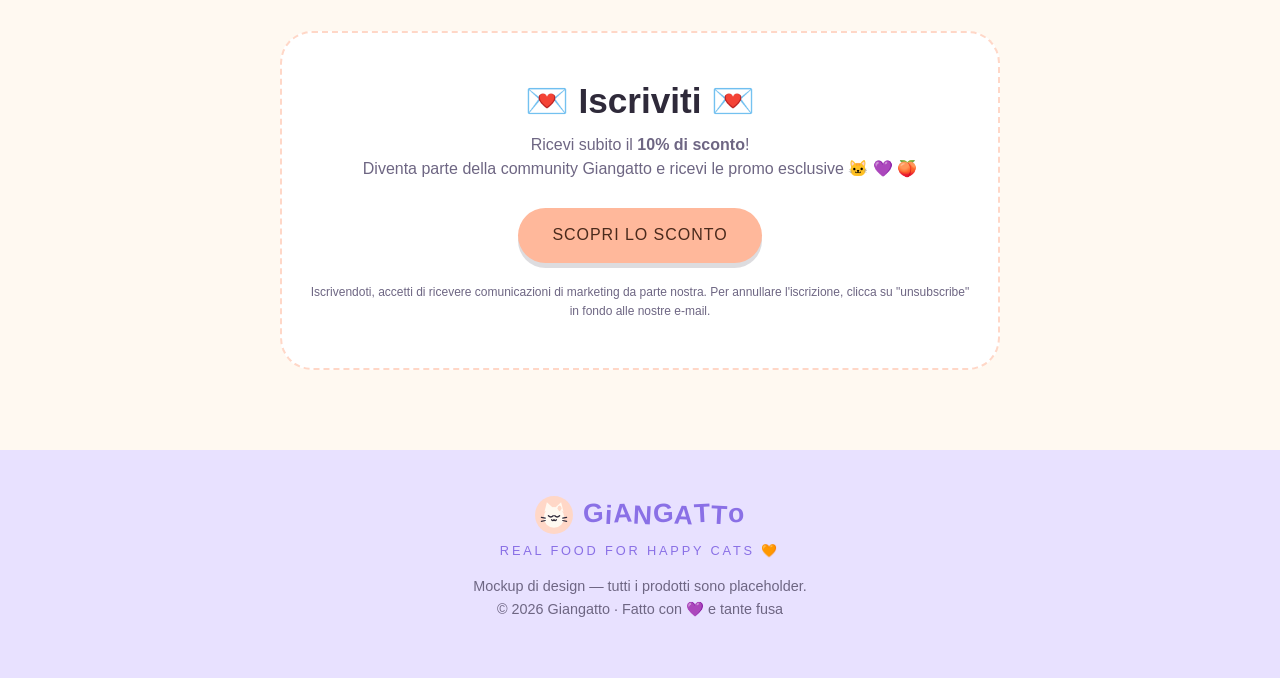
==== commit b97b262f: "cambiagto nome to index.html" ====
--- a/index.html
+++ b/index.html
@@ -337,211 +337,6 @@
     };
     requestAnimationFrame(tick);
   }
-
-  // ── Ballpit Background Animation ────────────────
-  (() => {
-    const canvas = document.getElementById('ballpit-canvas');
-    if (!canvas) return;
-    const ctx = canvas.getContext('2d');
-    const hero = document.querySelector('.hero');
-    if (!hero) return;
-
-    const count = 80;
-    const gravity = 0.5;
-    const friction = 0.927;
-    const wallBounce = 0.94;
-    const colors = ["#BFAEF8", "#7cff67", "#ff6b6b"];
-
-    let canvasWidth = 0;
-    let canvasHeight = 0;
-    let dpr = window.devicePixelRatio || 1;
-    const balls = [];
-
-    let mouseX = 0;
-    let mouseY = 0;
-    let mouseActive = false;
-
-    function resize() {
-      const rect = hero.getBoundingClientRect();
-      canvasWidth = rect.width;
-      canvasHeight = rect.height;
-      canvas.width = canvasWidth * dpr;
-      canvas.height = canvasHeight * dpr;
-      canvas.style.width = canvasWidth + 'px';
-      canvas.style.height = canvasHeight + 'px';
-      ctx.scale(dpr, dpr);
-    }
-
-    function init() {
-      resize();
-      balls.length = 0;
-      for (let i = 0; i < count; i++) {
-        const radius = Math.floor(Math.random() * 11) + 12; // 12px to 22px
-        balls.push({
-          x: Math.random() * (canvasWidth - radius * 2) + radius,
-          y: Math.random() * (canvasHeight / 2 - radius) + radius,
-          vx: (Math.random() - 0.5) * 8,
-          vy: (Math.random() - 0.5) * 8,
-          radius: radius,
-          mass: radius * radius,
-          color: colors[Math.floor(Math.random() * colors.length)]
-        });
-      }
-    }
-
-    // Pointer events on hero
-    hero.addEventListener('pointermove', (e) => {
-      const rect = hero.getBoundingClientRect();
-      mouseX = e.clientX - rect.left;
-      mouseY = e.clientY - rect.top;
-      mouseActive = true;
-    });
-
-    hero.addEventListener('pointerleave', () => {
-      mouseActive = false;
-    });
-
-    hero.addEventListener('touchmove', (e) => {
-      if (e.touches.length > 0) {
-        const rect = hero.getBoundingClientRect();
-        mouseX = e.touches[0].clientX - rect.left;
-        mouseY = e.touches[0].clientY - rect.top;
-        mouseActive = true;
-      }
-    }, { passive: true });
-
-    hero.addEventListener('touchend', () => {
-      mouseActive = false;
-    });
-
-    function update() {
-      // 1. Position and velocity updates
-      for (let i = 0; i < balls.length; i++) {
-        const b = balls[i];
-        b.vy += gravity;
-        b.vx *= friction;
-        b.vy *= friction;
-        b.x += b.vx;
-        b.y += b.vy;
-      }
-
-      // 2. Ball to ball collisions
-      for (let step = 0; step < 2; step++) {
-        for (let i = 0; i < balls.length; i++) {
-          for (let j = i + 1; j < balls.length; j++) {
-            const bi = balls[i];
-            const bj = balls[j];
-            const dx = bj.x - bi.x;
-            const dy = bj.y - bi.y;
-            const dist = Math.sqrt(dx * dx + dy * dy);
-            const minDist = bi.radius + bj.radius;
-            if (dist < minDist) {
-              const overlap = minDist - dist;
-              const nx = dx / (dist || 1);
-              const ny = dy / (dist || 1);
-
-              const totalMass = bi.mass + bj.mass;
-              bi.x -= overlap * (bj.mass / totalMass) * nx;
-              bi.y -= overlap * (bj.mass / totalMass) * ny;
-              bj.x += overlap * (bi.mass / totalMass) * nx;
-              bj.y += overlap * (bi.mass / totalMass) * ny;
-
-              const rvx = bj.vx - bi.vx;
-              const rvy = bj.vy - bi.vy;
-              const velAlongNormal = rvx * nx + rvy * ny;
-
-              if (velAlongNormal < 0) {
-                const e = wallBounce;
-                const impulse = -(1 + e) * velAlongNormal / (1 / bi.mass + 1 / bj.mass);
-
-                bi.vx -= (impulse / bi.mass) * nx;
-                bi.vy -= (impulse / bi.mass) * ny;
-                bj.vx += (impulse / bj.mass) * nx;
-                bj.vy += (impulse / bj.mass) * ny;
-              }
-            }
-          }
-        }
-      }
-
-      // 3. Mouse interaction
-      if (mouseActive) {
-        const mouseRadius = 60;
-        for (let i = 0; i < balls.length; i++) {
-          const b = balls[i];
-          const dx = b.x - mouseX;
-          const dy = b.y - mouseY;
-          const dist = Math.sqrt(dx * dx + dy * dy);
-          const minDist = b.radius + mouseRadius;
-          if (dist < minDist) {
-            const overlap = minDist - dist;
-            const nx = dx / (dist || 1);
-            const ny = dy / (dist || 1);
-
-            b.x += overlap * nx;
-            b.y += overlap * ny;
-
-            b.vx = b.vx * 0.4 + nx * 8;
-            b.vy = b.vy * 0.4 + ny * 8;
-          }
-        }
-      }
-
-      // 4. Wall collisions
-      for (let i = 0; i < balls.length; i++) {
-        const b = balls[i];
-        if (b.x < b.radius) {
-          b.x = b.radius;
-          b.vx = -b.vx * wallBounce;
-        } else if (b.x > canvasWidth - b.radius) {
-          b.x = canvasWidth - b.radius;
-          b.vx = -b.vx * wallBounce;
-        }
-
-        if (b.y < b.radius) {
-          b.y = b.radius;
-          b.vy = -b.vy * wallBounce;
-        } else if (b.y > canvasHeight - b.radius) {
-          b.y = canvasHeight - b.radius;
-          b.vy = -b.vy * wallBounce;
-          b.vx *= 0.98; // sliding friction
-        }
-      }
-    }
-
-    function draw() {
-      ctx.clearRect(0, 0, canvasWidth, canvasHeight);
-      for (let i = 0; i < balls.length; i++) {
-        const b = balls[i];
-        ctx.beginPath();
-        ctx.arc(b.x, b.y, b.radius, 0, Math.PI * 2);
-        ctx.fillStyle = b.color;
-        ctx.fill();
-        ctx.closePath();
-      }
-    }
-
-    function loop() {
-      update();
-      draw();
-      requestAnimationFrame(loop);
-    }
-
-    window.addEventListener('resize', () => {
-      const oldWidth = canvasWidth;
-      const oldHeight = canvasHeight;
-      resize();
-      if (oldWidth && oldHeight) {
-        for (let i = 0; i < balls.length; i++) {
-          balls[i].x = (balls[i].x / oldWidth) * canvasWidth;
-          balls[i].y = (balls[i].y / oldHeight) * canvasHeight;
-        }
-      }
-    });
-
-    init();
-    loop();
-  })();
 </script>
 </body>
 </html>
--- a/style.css
+++ b/style.css
@@ -0,0 +1,309 @@
+:root {
+  --bg: #FFF9F1;
+  --ink: #2F2A3A;
+  --ink-soft: #6E6683;
+  --primary: #ffd7c7;
+  --primary-deep: #8A70E6;
+  --band: #E8E1FF;
+  --cta: #FFD7C7;
+  --cta-strong: #FFB89B;
+  --cta-hover: #FFA987;
+  --cta-ink: #4A2A1C;
+  --card: #FFFFFF;
+  --line: #E5DCF7;
+  --star: #FFB13D;
+  --outline: #3B2C4A;
+  --shadow: 0 6px 0 rgba(47, 42, 58, 0.08);
+  --font-display: "Chalkboard SE", "Comic Sans MS", "Marker Felt", "Segoe Print",
+    ui-rounded, "Arial Rounded MT Bold", sans-serif;
+}
+@media (prefers-color-scheme: dark) {
+  :root {
+    --bg: #221E2E;
+    --ink: #F0EAFF;
+    --ink-soft: #B7ACD6;
+    --primary: #B8A4FF;
+    --primary-deep: #C9BAFF;
+    --band: #322B47;
+    --card: #2C2640;
+    --line: #443B60;
+    --shadow: 0 6px 0 rgba(0, 0, 0, 0.3);
+  }
+}
+:root[data-theme="light"] {
+  --bg: #FFF9F1; --ink: #2F2A3A; --ink-soft: #6E6683; --primary-deep: #8A70E6;
+  --band: #E8E1FF; --card: #FFFFFF; --line: #E5DCF7;
+  --shadow: 0 6px 0 rgba(47, 42, 58, 0.08);
+}
+:root[data-theme="dark"] {
+  --bg: #221E2E; --ink: #F0EAFF; --ink-soft: #B7ACD6; --primary-deep: #C9BAFF;
+  --band: #322B47; --card: #2C2640; --line: #443B60;
+  --shadow: 0 6px 0 rgba(0, 0, 0, 0.3);
+}
+
+* { box-sizing: border-box; }
+body {
+  margin: 0;
+  background: var(--bg);
+  color: var(--ink);
+  font-family: -apple-system, "SF Pro Text", "Segoe UI", Roboto, sans-serif;
+  line-height: 1.55;
+}
+h1, h2, h3, .display {
+  font-family: var(--font-display);
+  font-weight: 700;
+  line-height: 1.12;
+  text-wrap: balance;
+  margin: 0;
+}
+a { color: inherit; }
+img, svg { max-width: 100%; }
+.wrap { max-width: 1120px; margin: 0 auto; padding: 0 24px; }
+.eyebrow {
+  font-family: var(--font-display);
+  font-size: 0.85rem; font-weight: 700; letter-spacing: 0.16em;
+  text-transform: uppercase; color: var(--primary-deep);
+}
+.btn {
+  display: inline-block; border: none; cursor: pointer;
+  font-family: var(--font-display);
+  font-size: 1rem; letter-spacing: 0.06em; text-transform: uppercase;
+  text-decoration: none; padding: 15px 34px; border-radius: 999px;
+  background: var(--cta-strong); color: var(--cta-ink);
+  box-shadow: 0 5px 0 rgba(47, 42, 58, 0.16);
+  transition: transform 0.15s ease, background 0.15s ease;
+}
+.btn:hover { background: var(--cta-hover); transform: translateY(-2px) rotate(-1deg); }
+.btn:focus-visible, a:focus-visible {
+  outline: 3px solid var(--primary-deep); outline-offset: 3px;
+}
+.btn-ghost {
+  background: transparent; color: var(--primary-deep);
+  box-shadow: inset 0 0 0 2.5px var(--primary);
+}
+.btn-ghost:hover { background: var(--primary); color: #fff; }
+
+/* ── Announcement bar ─────────────────────────── */
+.announce {
+  background: var(--cta); color: var(--cta-ink);
+  text-align: center; padding: 9px 16px;
+  font-family: var(--font-display);
+  font-size: 0.88rem; letter-spacing: 0.04em;
+}
+
+/* ── Header ───────────────────────────────────── */
+header.site {
+  background: var(--bg); border-bottom: 2px solid var(--line);
+  position: sticky; top: 0; z-index: 20;
+}
+.nav {
+  display: flex; align-items: center; gap: 28px;
+  padding: 14px 24px; max-width: 1120px; margin: 0 auto;
+}
+.logo {
+  display: inline-flex; align-items: center; gap: 10px; text-decoration: none;
+}
+.logo .mark { flex: none; }
+.logo .mark .ears { transform-origin: 50% 70%; }
+.logo:hover .mark .ears { animation: earwiggle 0.5s ease; }
+@keyframes earwiggle {
+  0%, 100% { transform: rotate(0deg); }
+  30% { transform: rotate(-6deg); }
+  70% { transform: rotate(5deg); }
+}
+.logo .word {
+  font-family: var(--font-display); font-weight: 700;
+  font-size: 1.65rem; color: var(--primary-deep); letter-spacing: 0.03em;
+  display: flex; align-items: baseline;
+}
+.logo .word span { display: inline-block; }
+.logo .word span:nth-child(odd)  { transform: rotate(-3deg) translateY(-1px); }
+.logo .word span:nth-child(even) { transform: rotate(3deg)  translateY(1px);  }
+.nav-links { display: flex; gap: 24px; flex: 1; justify-content: center; flex-wrap: wrap; }
+.nav-links a {
+  font-family: var(--font-display);
+  text-decoration: none; color: var(--primary-deep); font-size: 1.02rem;
+}
+.nav-links a:hover { text-decoration: underline; text-underline-offset: 6px; }
+.nav-icons { display: flex; gap: 16px; font-size: 1.15rem; }
+.nav-icons a { text-decoration: none; }
+
+/* ── Hero ─────────────────────────────────────── */
+.hero { position: relative; background: var(--primary); color: #2F2A3A; overflow: hidden; }
+#ballpit-canvas {
+  position: absolute;
+  top: 0;
+  left: 0;
+  width: 100%;
+  height: 100%;
+  pointer-events: none;
+  z-index: 1;
+}
+.hero-inner {
+  position: relative;
+  z-index: 2;
+  display: grid; grid-template-columns: 1.05fr 0.95fr; gap: 32px;
+  align-items: center; max-width: 1120px; margin: 0 auto;
+  padding: 60px 24px 48px;
+}
+.hero .stars { color: #FFF3B0; letter-spacing: 2px; text-shadow: 0 1px 0 rgba(47,42,58,.25); }
+.hero .proof {
+  display: inline-flex; align-items: center; gap: 10px;
+  background: rgba(255, 249, 241, 0.55); border-radius: 999px;
+  padding: 7px 16px; font-size: 0.85rem; font-weight: 700;
+}
+.hero h1 { font-size: clamp(2.3rem, 5vw, 3.7rem); margin: 22px 0 14px; }
+.hero p.sub { font-size: 1.15rem; max-width: 30rem; margin: 0 0 30px; }
+.hero-art { position: relative; text-align: center; }
+.hero-dots { display: flex; gap: 8px; justify-content: center; padding-bottom: 26px; }
+.hero-dots i {
+  width: 9px; height: 9px; border-radius: 50%;
+  background: rgba(47, 42, 58, 0.3);
+}
+.hero-dots i.on { background: #2F2A3A; width: 24px; border-radius: 6px; }
+
+/* animazioni gatto hero */
+.cat-breathe { animation: breathe 4.5s ease-in-out infinite; transform-origin: 50% 90%; }
+@keyframes breathe {
+  0%, 100% { transform: scale(1, 1); }
+  50% { transform: scale(1.015, 0.985); }
+}
+.cat-tail { animation: tailwag 3.6s ease-in-out infinite; transform-origin: 512px 178px; }
+@keyframes tailwag {
+  0%, 100% { transform: rotate(0deg); }
+  50% { transform: rotate(-6deg); }
+}
+
+/* ── Parallax ─────────────────────────────────── */
+[data-plx] { will-change: transform; }
+
+/* ── Marquee ──────────────────────────────────── */
+.marquee { overflow: hidden; background: var(--band); padding: 13px 0; }
+.marquee-track {
+  display: flex; gap: 0; white-space: nowrap; width: max-content;
+  animation: mscroll 26s linear infinite;
+}
+.marquee-track span {
+  font-family: var(--font-display); font-size: 1rem; letter-spacing: 0.14em;
+  text-transform: uppercase; color: var(--primary-deep); padding-right: 48px;
+}
+@keyframes mscroll { to { transform: translateX(-50%); } }
+
+/* ── Category chips ───────────────────────────── */
+.cats-nav { padding: 44px 0 8px; text-align: center; }
+.chips { display: flex; gap: 14px; flex-wrap: wrap; justify-content: center; margin-top: 20px; }
+.chip {
+  display: inline-flex; align-items: center; gap: 8px;
+  background: var(--card); border: 2px solid var(--line);
+  border-radius: 999px; padding: 11px 22px;
+  font-family: var(--font-display);
+  font-size: 0.98rem; text-decoration: none;
+  box-shadow: var(--shadow); transition: transform 0.15s ease, border-color 0.15s ease;
+}
+.chip:hover { transform: translateY(-2px) rotate(-1deg); border-color: var(--primary); }
+
+/* ── Products ─────────────────────────────────── */
+.products { padding: 40px 0 64px; }
+.grid3 { display: grid; grid-template-columns: repeat(3, 1fr); gap: 26px; margin-top: 30px; }
+.card {
+  background: var(--card); border: 2px solid var(--line); border-radius: 26px;
+  padding: 24px 22px 26px; text-align: center; box-shadow: var(--shadow);
+  display: flex; flex-direction: column; gap: 6px;
+  transition: transform 0.18s ease;
+}
+.card:hover { transform: translateY(-5px) rotate(-0.5deg); }
+.card:hover .art svg { transform: rotate(2deg) scale(1.04); }
+.card .art svg { transition: transform 0.25s ease; }
+.card .badge {
+  align-self: center; background: var(--band); color: var(--primary-deep);
+  border-radius: 999px; padding: 5px 14px; font-size: 0.8rem;
+  font-family: var(--font-display); letter-spacing: 0.08em; text-transform: uppercase;
+}
+.card h3 { font-size: 1.4rem; margin-top: 10px; }
+.card .price { color: var(--ink-soft); font-weight: 700; margin-bottom: 14px; }
+.card .art {
+  background: var(--band); border-radius: 20px; padding: 16px 10px 6px; margin: 14px 0 4px;
+}
+
+/* ── Split sections ───────────────────────────── */
+.split { padding: 56px 0; }
+.split-inner {
+  display: grid; grid-template-columns: 1fr 1fr; gap: 56px; align-items: center;
+}
+.split.flip .split-inner > .split-art { order: 2; }
+.split h2 { font-size: clamp(1.7rem, 3.4vw, 2.5rem); margin: 10px 0 16px; }
+.split p { color: var(--ink-soft); max-width: 34rem; }
+.split-art {
+  background: var(--band); border-radius: 32px; padding: 34px 20px 22px; text-align: center;
+}
+.checklist { list-style: none; padding: 0; margin: 18px 0 28px; display: grid; gap: 12px; }
+.checklist li { display: flex; gap: 12px; align-items: flex-start; color: var(--ink-soft); }
+.checklist li::before {
+  content: "🐾"; flex: none; font-size: 1rem; transform: translateY(1px);
+}
+.checklist li strong { color: var(--ink); }
+
+/* ── Mission band ─────────────────────────────── */
+.mission {
+  background: var(--primary); color: #2F2A3A;
+  text-align: center; padding: 70px 24px;
+}
+.mission h2 { font-size: clamp(1.8rem, 3.6vw, 2.6rem); max-width: 22ch; margin: 0 auto 18px; }
+.mission p { max-width: 44rem; margin: 0 auto 28px; }
+
+/* ── Community ────────────────────────────────── */
+.community { padding: 60px 0 20px; text-align: center; }
+.igrow { display: grid; grid-template-columns: repeat(6, 1fr); gap: 12px; margin-top: 24px; }
+.igrow .ph {
+  aspect-ratio: 1; border-radius: 18px; background: var(--band);
+  display: grid; place-items: center; font-size: 2rem;
+  border: 2px solid var(--line);
+  transition: transform 0.18s ease;
+}
+.igrow .ph:hover { transform: scale(1.06) rotate(2deg); }
+
+/* ── Newsletter ───────────────────────────────── */
+.newsletter { padding: 70px 0 80px; text-align: center; }
+.news-box {
+  background: var(--card); border: 2.5px dashed var(--primary);
+  border-radius: 32px; padding: 48px 28px; max-width: 720px; margin: 0 auto;
+}
+.news-box h2 { font-size: clamp(1.6rem, 3vw, 2.2rem); margin-bottom: 12px; }
+.news-box p { color: var(--ink-soft); margin: 0 0 26px; }
+.news-box small { display: block; margin-top: 20px; color: var(--ink-soft); font-size: 0.75rem; }
+
+/* ── Footer ───────────────────────────────────── */
+footer.site {
+  background: var(--band); padding: 44px 24px; text-align: center;
+  color: var(--ink-soft); font-size: 0.9rem;
+}
+footer.site .logo { justify-content: center; margin-bottom: 6px; }
+footer.site .tagline {
+  font-family: var(--font-display); letter-spacing: 0.22em; text-transform: uppercase;
+  font-size: 0.8rem; color: var(--primary-deep); margin: 0 0 14px;
+}
+
+/* ── Sparkle + reveal ─────────────────────────── */
+.sparkle { animation: twinkle 2.6s ease-in-out infinite; transform-origin: center; }
+.sparkle.s2 { animation-delay: 1.1s; }
+@keyframes twinkle {
+  0%, 100% { opacity: 1; transform: scale(1); }
+  50% { opacity: 0.35; transform: scale(0.75); }
+}
+.js .reveal { opacity: 0; transform: translateY(20px); transition: opacity 0.6s ease, transform 0.6s ease; }
+.js .reveal.in { opacity: 1; transform: none; }
+
+@media (prefers-reduced-motion: reduce) {
+  .sparkle, .cat-breathe, .cat-tail, .cat-head, .marquee-track,
+  .logo:hover .mark .ears { animation: none; }
+  .btn, .card, .chip, .igrow .ph, .card .art svg { transition: none; }
+  .js .reveal { opacity: 1; transform: none; transition: none; }
+  [data-plx] { transform: none !important; }
+}
+@media (max-width: 860px) {
+  .hero-inner, .split-inner { grid-template-columns: 1fr; }
+  .split.flip .split-inner > .split-art { order: 0; }
+  .grid3 { grid-template-columns: 1fr; max-width: 420px; margin-inline: auto; }
+  .igrow { grid-template-columns: repeat(3, 1fr); }
+  .nav-links { display: none; }
+}
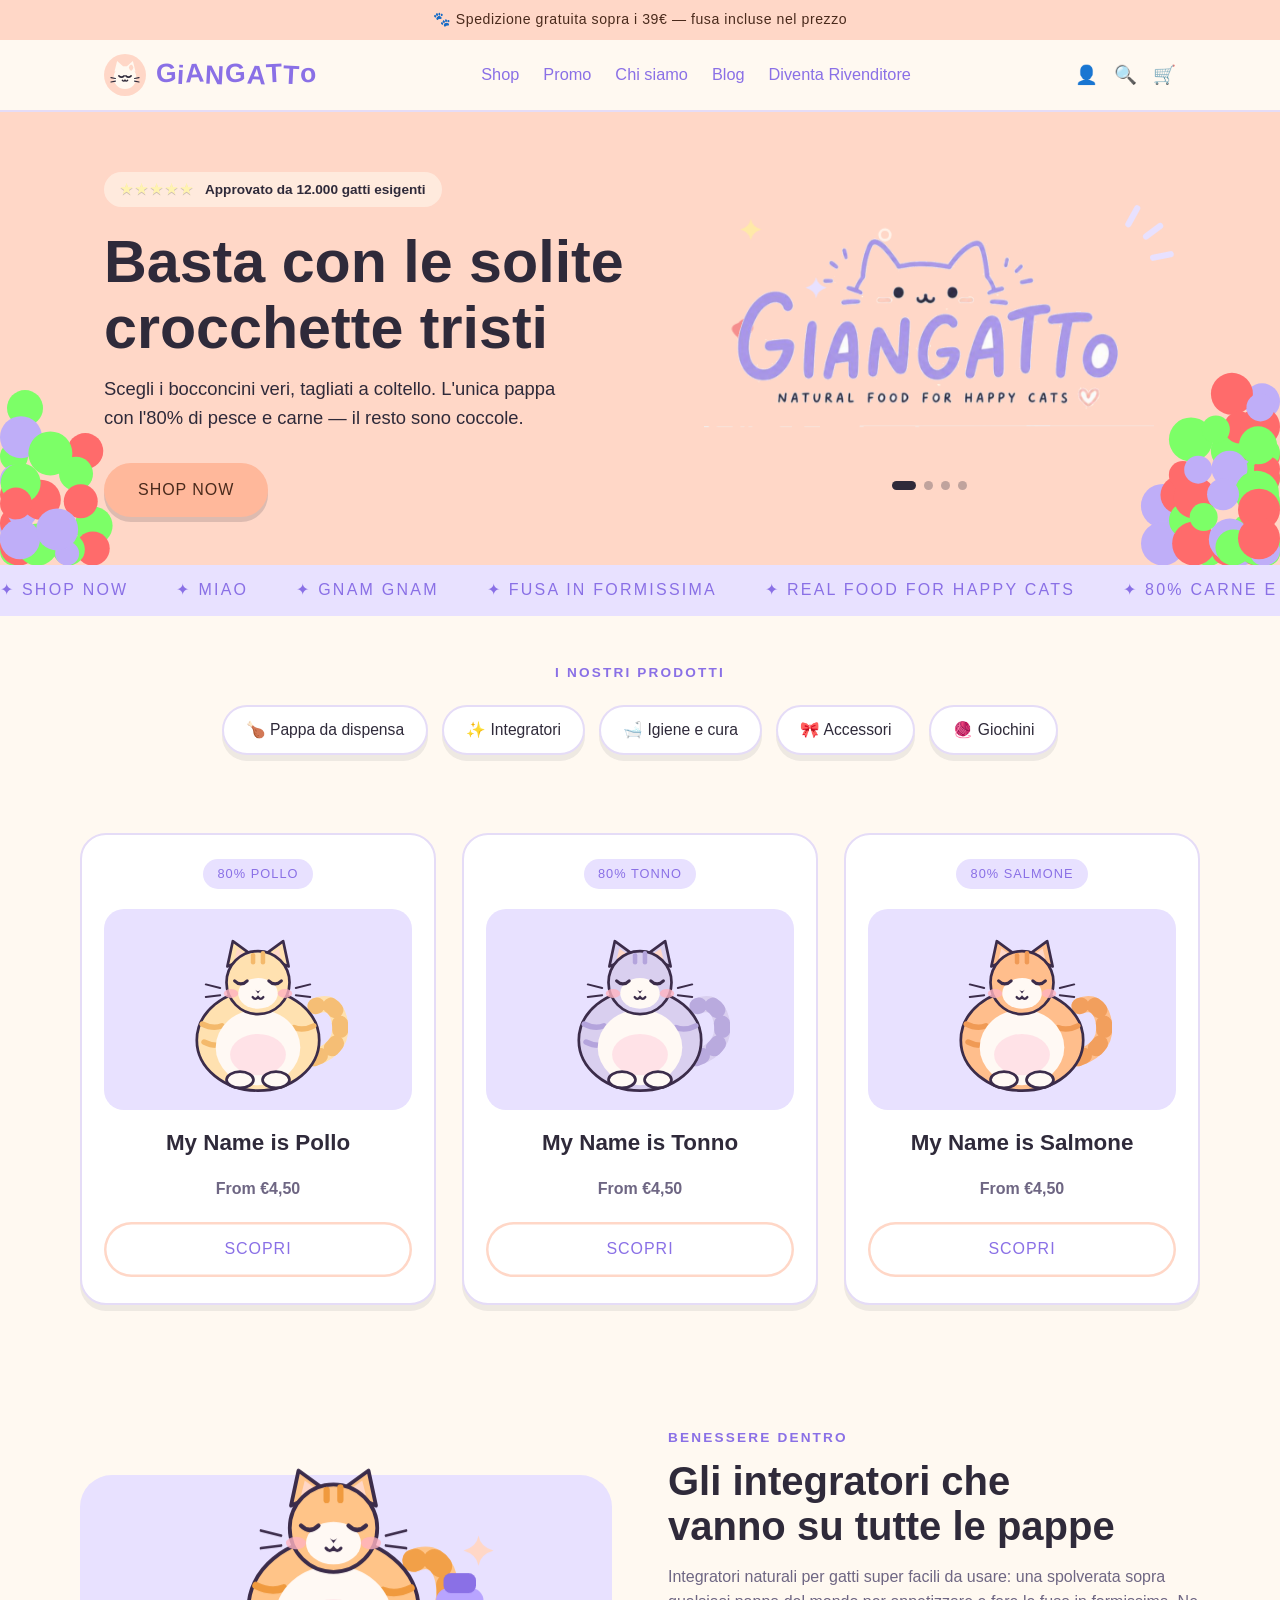
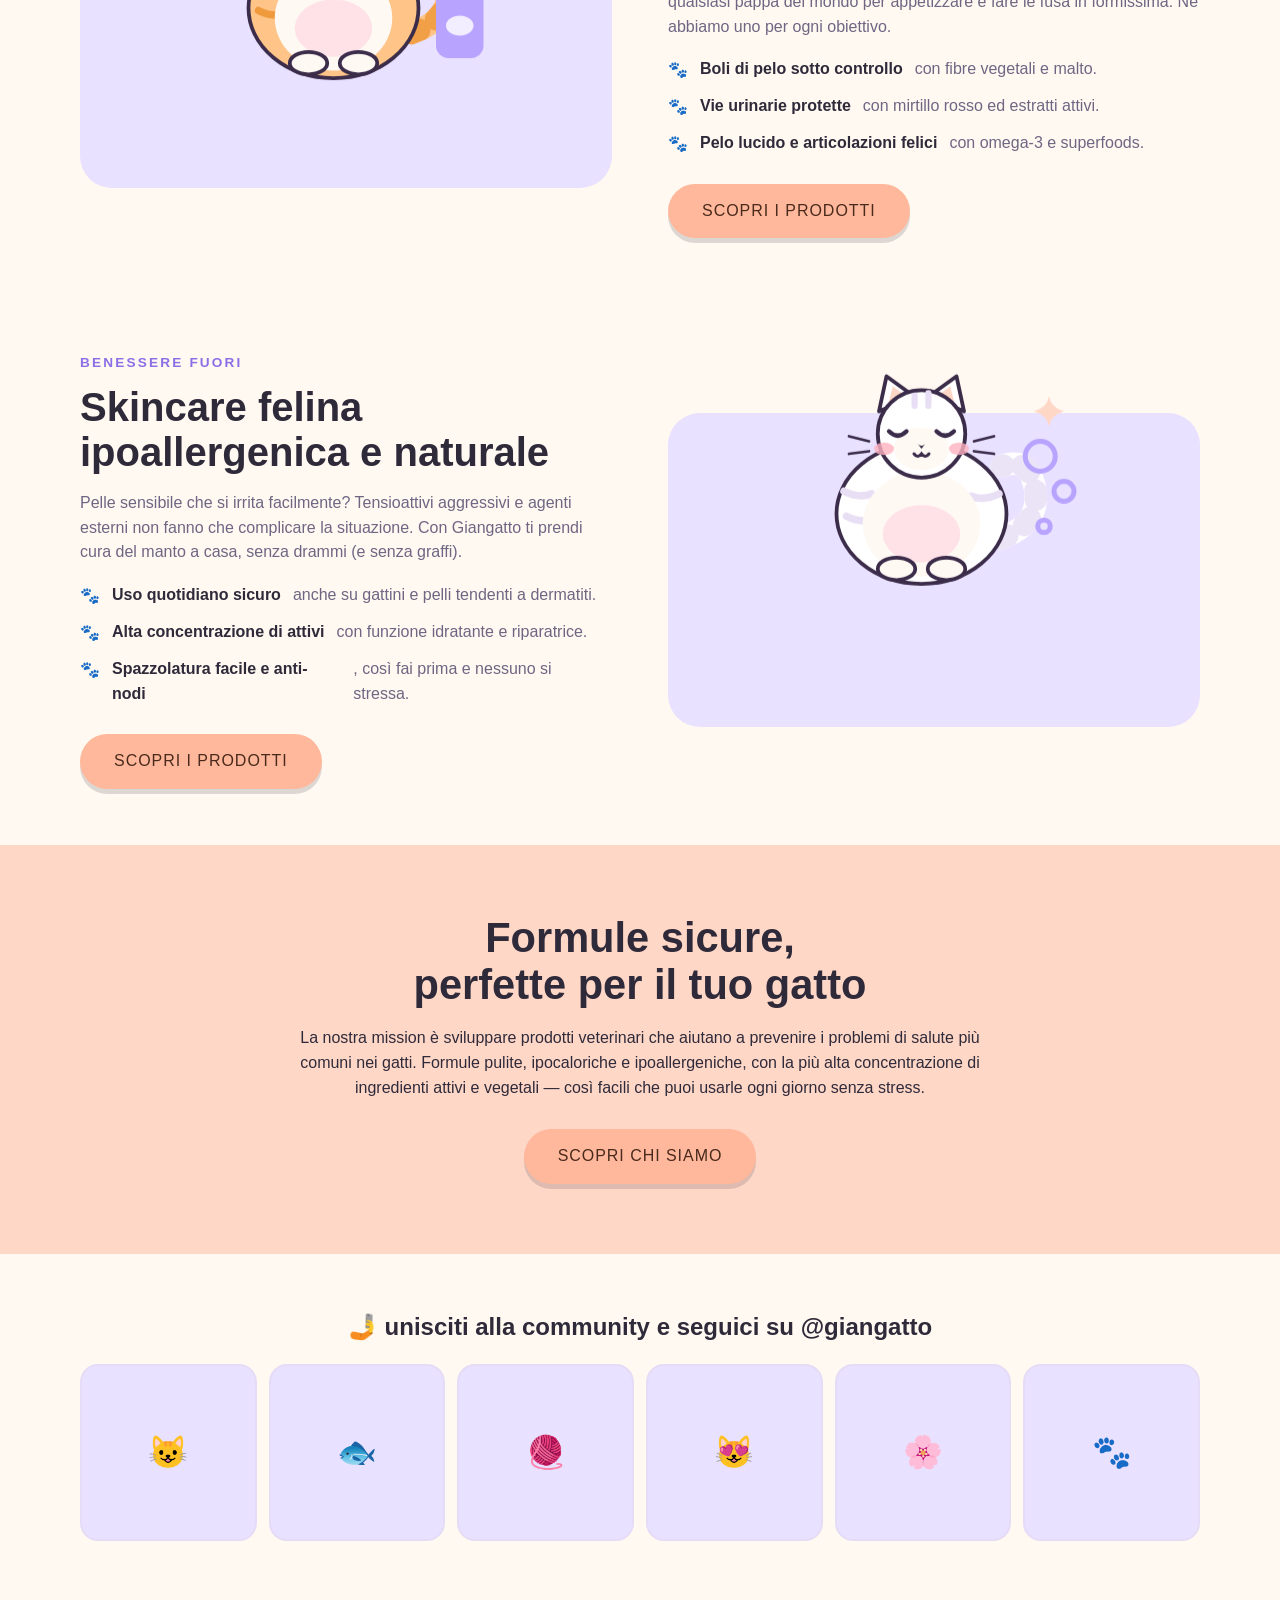
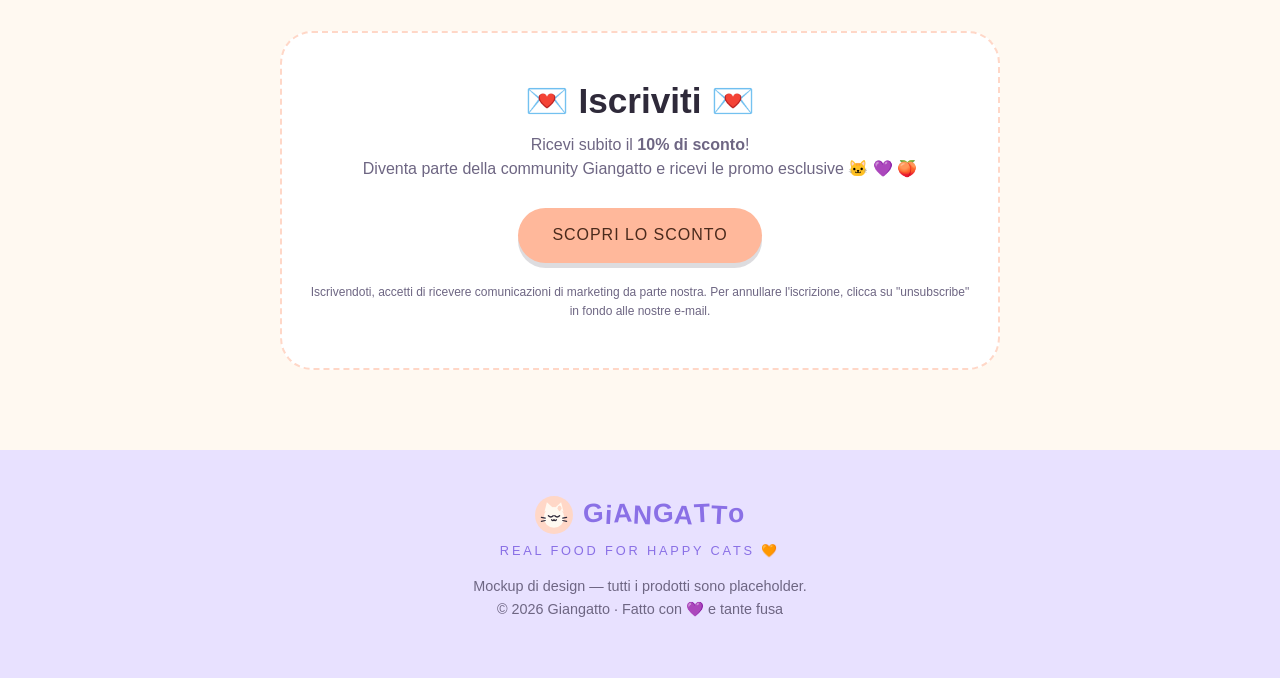
==== commit 609eb1d0: "Force GitHub Pages rebuild" ====
--- a/index.html
+++ b/index.html
@@ -138,8 +138,8 @@
 <!-- ══ MARQUEE ══ -->
 <div class="marquee" aria-hidden="true">
   <div class="marquee-track">
-    <span>✦ Miao</span><span>✦ Gnam gnam</span><span>✦ Fusa in formissima</span><span>✦ Real food for happy cats</span><span>✦ 80% carne e pesce</span>
-    <span>✦ Miao</span><span>✦ Gnam gnam</span><span>✦ Fusa in formissima</span><span>✦ Real food for happy cats</span><span>✦ 80% carne e pesce</span>
+    <span>✦ Shop now</span><span>✦ Miao</span><span>✦ Gnam gnam</span><span>✦ Fusa in formissima</span><span>✦ Real food for happy cats</span><span>✦ 80% carne e pesce</span>
+    <span>✦ Shop now</span><span>✦ Miao</span><span>✦ Gnam gnam</span><span>✦ Fusa in formissima</span><span>✦ Real food for happy cats</span><span>✦ 80% carne e pesce</span>
   </div>
 </div>
 
@@ -337,6 +337,211 @@
     };
     requestAnimationFrame(tick);
   }
+
+  // ── Ballpit Background Animation ────────────────
+  (() => {
+    const canvas = document.getElementById('ballpit-canvas');
+    if (!canvas) return;
+    const ctx = canvas.getContext('2d');
+    const hero = document.querySelector('.hero');
+    if (!hero) return;
+
+    const count = 80;
+    const gravity = 0.5;
+    const friction = 0.927;
+    const wallBounce = 0.94;
+    const colors = ["#BFAEF8", "#7cff67", "#ff6b6b"];
+
+    let canvasWidth = 0;
+    let canvasHeight = 0;
+    let dpr = window.devicePixelRatio || 1;
+    const balls = [];
+
+    let mouseX = 0;
+    let mouseY = 0;
+    let mouseActive = false;
+
+    function resize() {
+      const rect = hero.getBoundingClientRect();
+      canvasWidth = rect.width;
+      canvasHeight = rect.height;
+      canvas.width = canvasWidth * dpr;
+      canvas.height = canvasHeight * dpr;
+      canvas.style.width = canvasWidth + 'px';
+      canvas.style.height = canvasHeight + 'px';
+      ctx.scale(dpr, dpr);
+    }
+
+    function init() {
+      resize();
+      balls.length = 0;
+      for (let i = 0; i < count; i++) {
+        const radius = Math.floor(Math.random() * 11) + 12; // 12px to 22px
+        balls.push({
+          x: Math.random() * (canvasWidth - radius * 2) + radius,
+          y: Math.random() * (canvasHeight / 2 - radius) + radius,
+          vx: (Math.random() - 0.5) * 8,
+          vy: (Math.random() - 0.5) * 8,
+          radius: radius,
+          mass: radius * radius,
+          color: colors[Math.floor(Math.random() * colors.length)]
+        });
+      }
+    }
+
+    // Pointer events on hero
+    hero.addEventListener('pointermove', (e) => {
+      const rect = hero.getBoundingClientRect();
+      mouseX = e.clientX - rect.left;
+      mouseY = e.clientY - rect.top;
+      mouseActive = true;
+    });
+
+    hero.addEventListener('pointerleave', () => {
+      mouseActive = false;
+    });
+
+    hero.addEventListener('touchmove', (e) => {
+      if (e.touches.length > 0) {
+        const rect = hero.getBoundingClientRect();
+        mouseX = e.touches[0].clientX - rect.left;
+        mouseY = e.touches[0].clientY - rect.top;
+        mouseActive = true;
+      }
+    }, { passive: true });
+
+    hero.addEventListener('touchend', () => {
+      mouseActive = false;
+    });
+
+    function update() {
+      // 1. Position and velocity updates
+      for (let i = 0; i < balls.length; i++) {
+        const b = balls[i];
+        b.vy += gravity;
+        b.vx *= friction;
+        b.vy *= friction;
+        b.x += b.vx;
+        b.y += b.vy;
+      }
+
+      // 2. Ball to ball collisions
+      for (let step = 0; step < 2; step++) {
+        for (let i = 0; i < balls.length; i++) {
+          for (let j = i + 1; j < balls.length; j++) {
+            const bi = balls[i];
+            const bj = balls[j];
+            const dx = bj.x - bi.x;
+            const dy = bj.y - bi.y;
+            const dist = Math.sqrt(dx * dx + dy * dy);
+            const minDist = bi.radius + bj.radius;
+            if (dist < minDist) {
+              const overlap = minDist - dist;
+              const nx = dx / (dist || 1);
+              const ny = dy / (dist || 1);
+
+              const totalMass = bi.mass + bj.mass;
+              bi.x -= overlap * (bj.mass / totalMass) * nx;
+              bi.y -= overlap * (bj.mass / totalMass) * ny;
+              bj.x += overlap * (bi.mass / totalMass) * nx;
+              bj.y += overlap * (bi.mass / totalMass) * ny;
+
+              const rvx = bj.vx - bi.vx;
+              const rvy = bj.vy - bi.vy;
+              const velAlongNormal = rvx * nx + rvy * ny;
+
+              if (velAlongNormal < 0) {
+                const e = wallBounce;
+                const impulse = -(1 + e) * velAlongNormal / (1 / bi.mass + 1 / bj.mass);
+
+                bi.vx -= (impulse / bi.mass) * nx;
+                bi.vy -= (impulse / bi.mass) * ny;
+                bj.vx += (impulse / bj.mass) * nx;
+                bj.vy += (impulse / bj.mass) * ny;
+              }
+            }
+          }
+        }
+      }
+
+      // 3. Mouse interaction
+      if (mouseActive) {
+        const mouseRadius = 60;
+        for (let i = 0; i < balls.length; i++) {
+          const b = balls[i];
+          const dx = b.x - mouseX;
+          const dy = b.y - mouseY;
+          const dist = Math.sqrt(dx * dx + dy * dy);
+          const minDist = b.radius + mouseRadius;
+          if (dist < minDist) {
+            const overlap = minDist - dist;
+            const nx = dx / (dist || 1);
+            const ny = dy / (dist || 1);
+
+            b.x += overlap * nx;
+            b.y += overlap * ny;
+
+            b.vx = b.vx * 0.4 + nx * 8;
+            b.vy = b.vy * 0.4 + ny * 8;
+          }
+        }
+      }
+
+      // 4. Wall collisions
+      for (let i = 0; i < balls.length; i++) {
+        const b = balls[i];
+        if (b.x < b.radius) {
+          b.x = b.radius;
+          b.vx = -b.vx * wallBounce;
+        } else if (b.x > canvasWidth - b.radius) {
+          b.x = canvasWidth - b.radius;
+          b.vx = -b.vx * wallBounce;
+        }
+
+        if (b.y < b.radius) {
+          b.y = b.radius;
+          b.vy = -b.vy * wallBounce;
+        } else if (b.y > canvasHeight - b.radius) {
+          b.y = canvasHeight - b.radius;
+          b.vy = -b.vy * wallBounce;
+          b.vx *= 0.98; // sliding friction
+        }
+      }
+    }
+
+    function draw() {
+      ctx.clearRect(0, 0, canvasWidth, canvasHeight);
+      for (let i = 0; i < balls.length; i++) {
+        const b = balls[i];
+        ctx.beginPath();
+        ctx.arc(b.x, b.y, b.radius, 0, Math.PI * 2);
+        ctx.fillStyle = b.color;
+        ctx.fill();
+        ctx.closePath();
+      }
+    }
+
+    function loop() {
+      update();
+      draw();
+      requestAnimationFrame(loop);
+    }
+
+    window.addEventListener('resize', () => {
+      const oldWidth = canvasWidth;
+      const oldHeight = canvasHeight;
+      resize();
+      if (oldWidth && oldHeight) {
+        for (let i = 0; i < balls.length; i++) {
+          balls[i].x = (balls[i].x / oldWidth) * canvasWidth;
+          balls[i].y = (balls[i].y / oldHeight) * canvasHeight;
+        }
+      }
+    });
+
+    init();
+    loop();
+  })();
 </script>
 </body>
 </html>
--- a/style.css
+++ b/style.css
@@ -46,7 +46,7 @@
   margin: 0;
   background: var(--bg);
   color: var(--ink);
-  font-family: -apple-system, "SF Pro Text", "Segoe UI", Roboto, sans-serif;
+  font-family: var(--font-display);
   line-height: 1.55;
 }
 h1, h2, h3, .display {
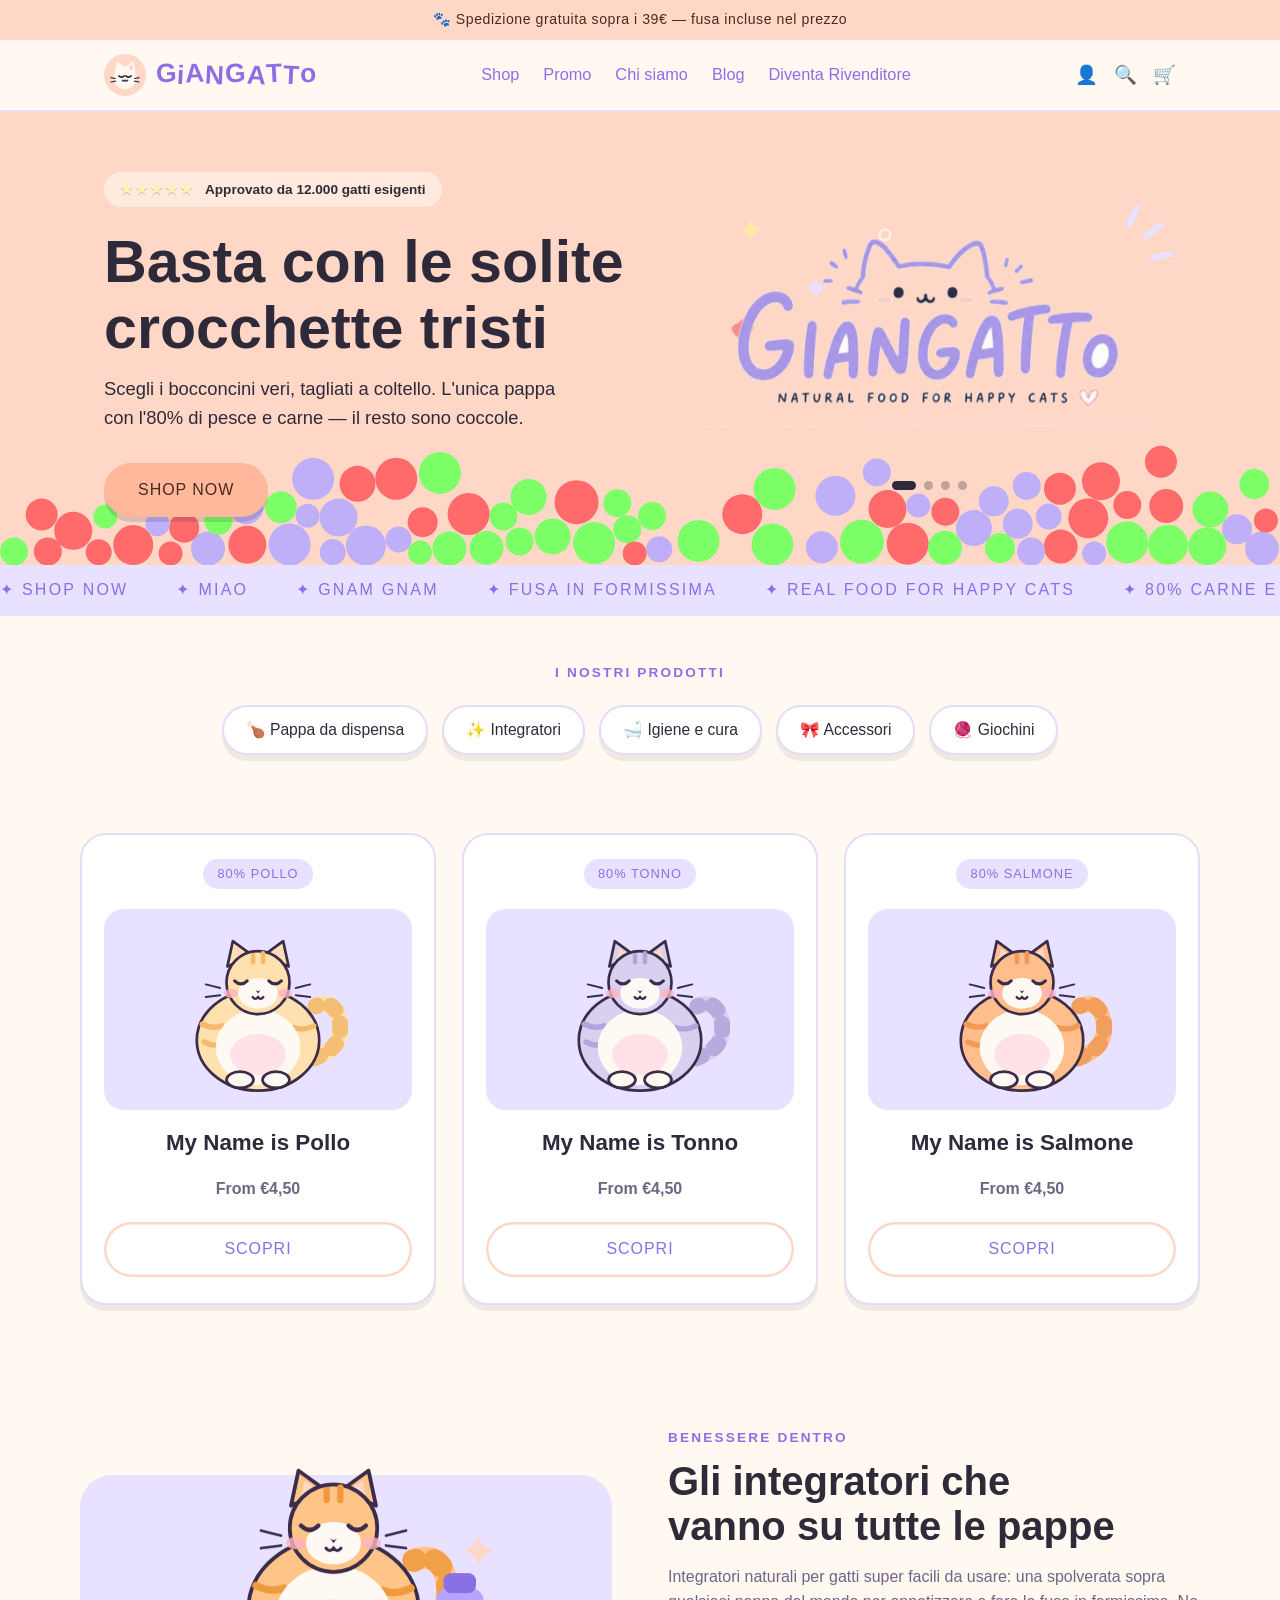
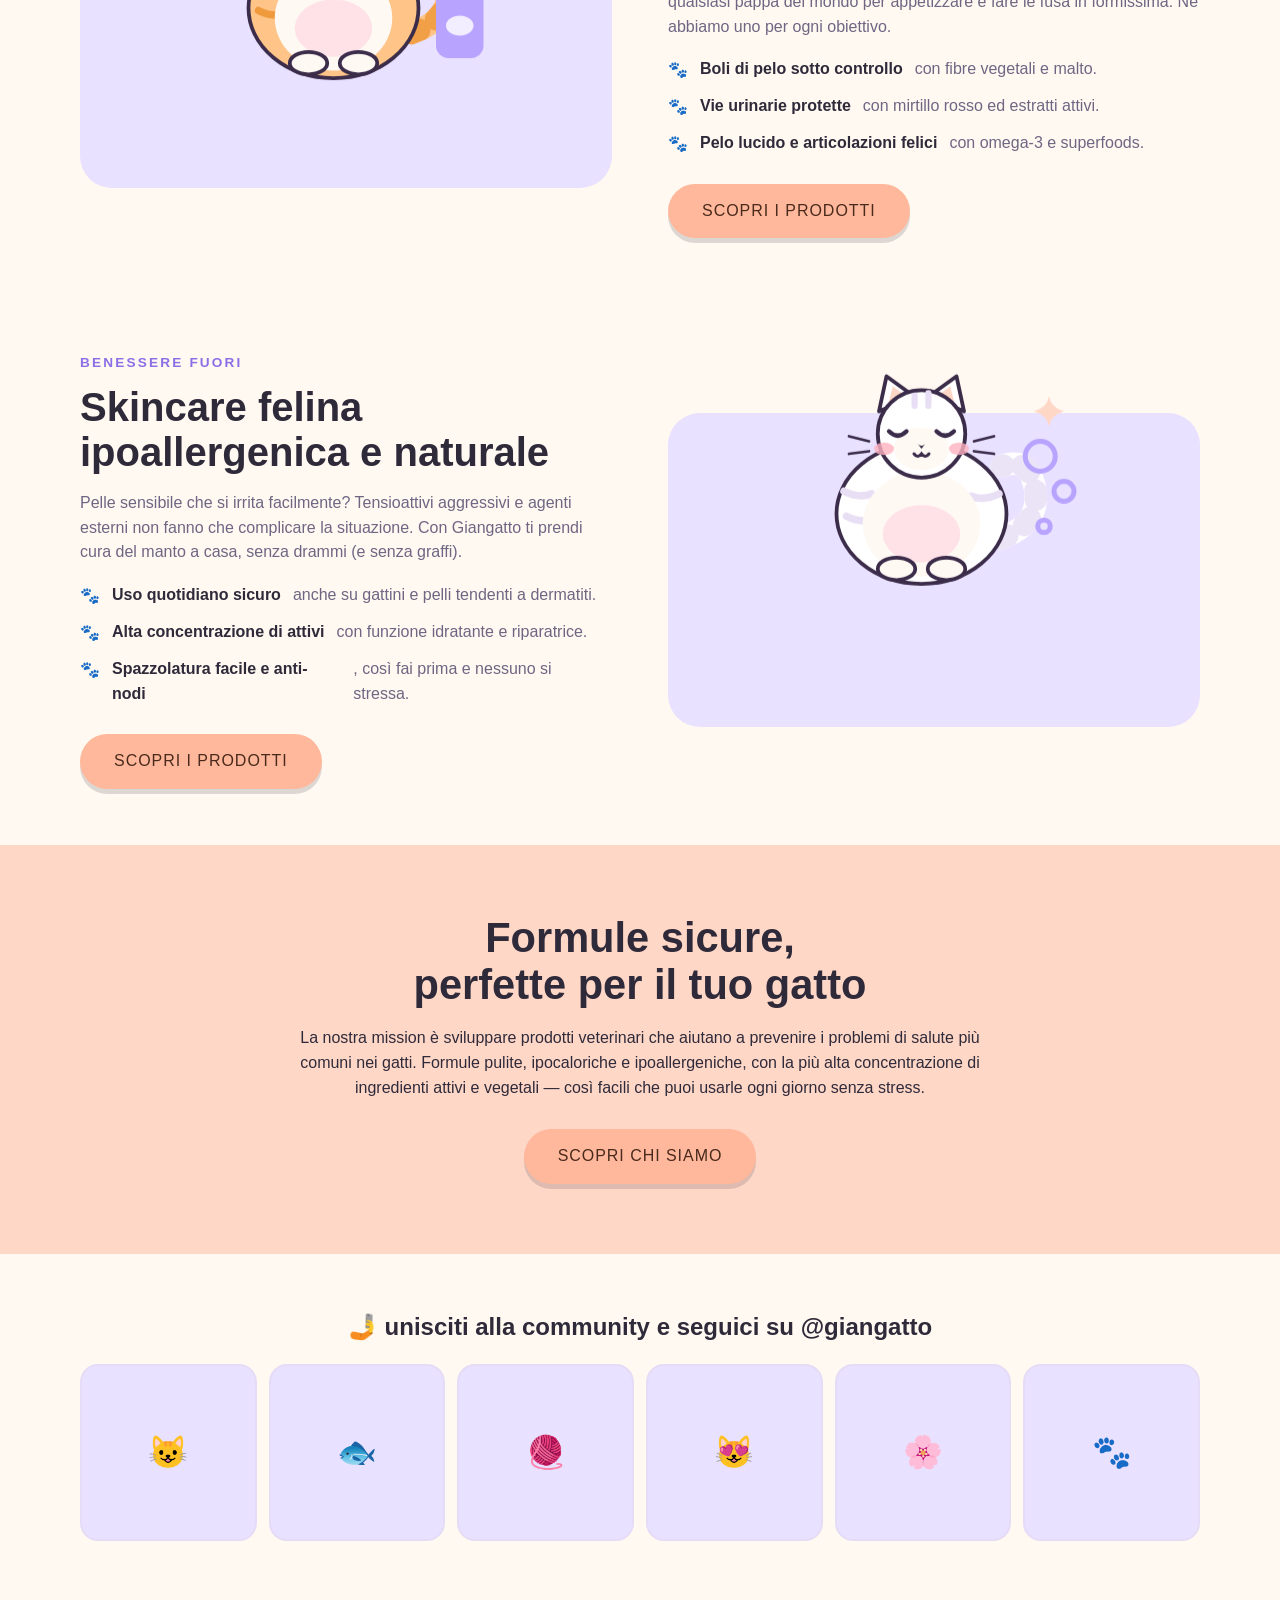
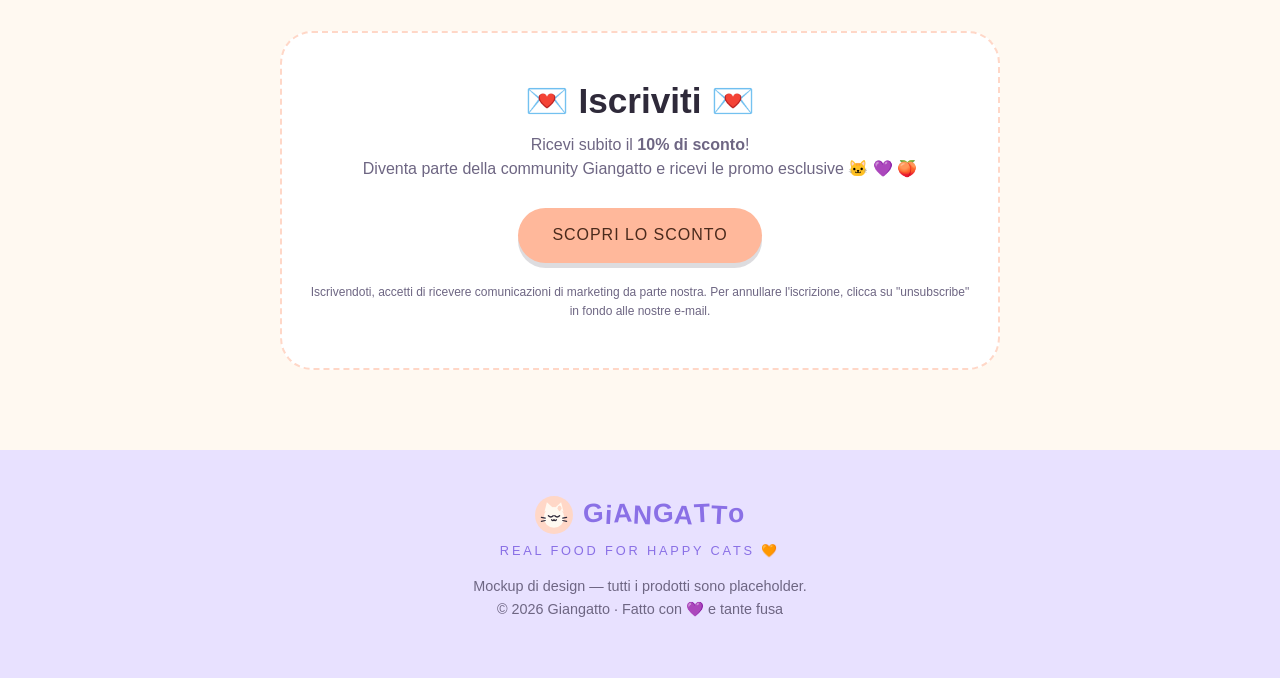
==== commit 755e9c1f: "Trigger deployment" ====
--- a/index.html
+++ b/index.html
@@ -77,12 +77,13 @@
   </defs>
 </svg>
 
-<!-- ══ ANNOUNCEMENT ══ -->
+<!-- ══ ANNOUNCEMENT ══ --> 
 <div class="announce">🐾 Spedizione gratuita sopra i 39€ — fusa incluse nel prezzo</div>
 
 <!-- ══ HEADER ══ -->
 <header class="site">
   <nav class="nav" aria-label="principale">
+    
     <a class="logo" href="#">
       <svg class="mark" width="42" height="42" viewBox="0 0 48 48" aria-hidden="true"><use href="#logoMark"/></svg>
       <span class="word"><span>G</span><span>i</span><span>A</span><span>N</span><span>G</span><span>A</span><span>T</span><span>T</span><span>o</span></span>
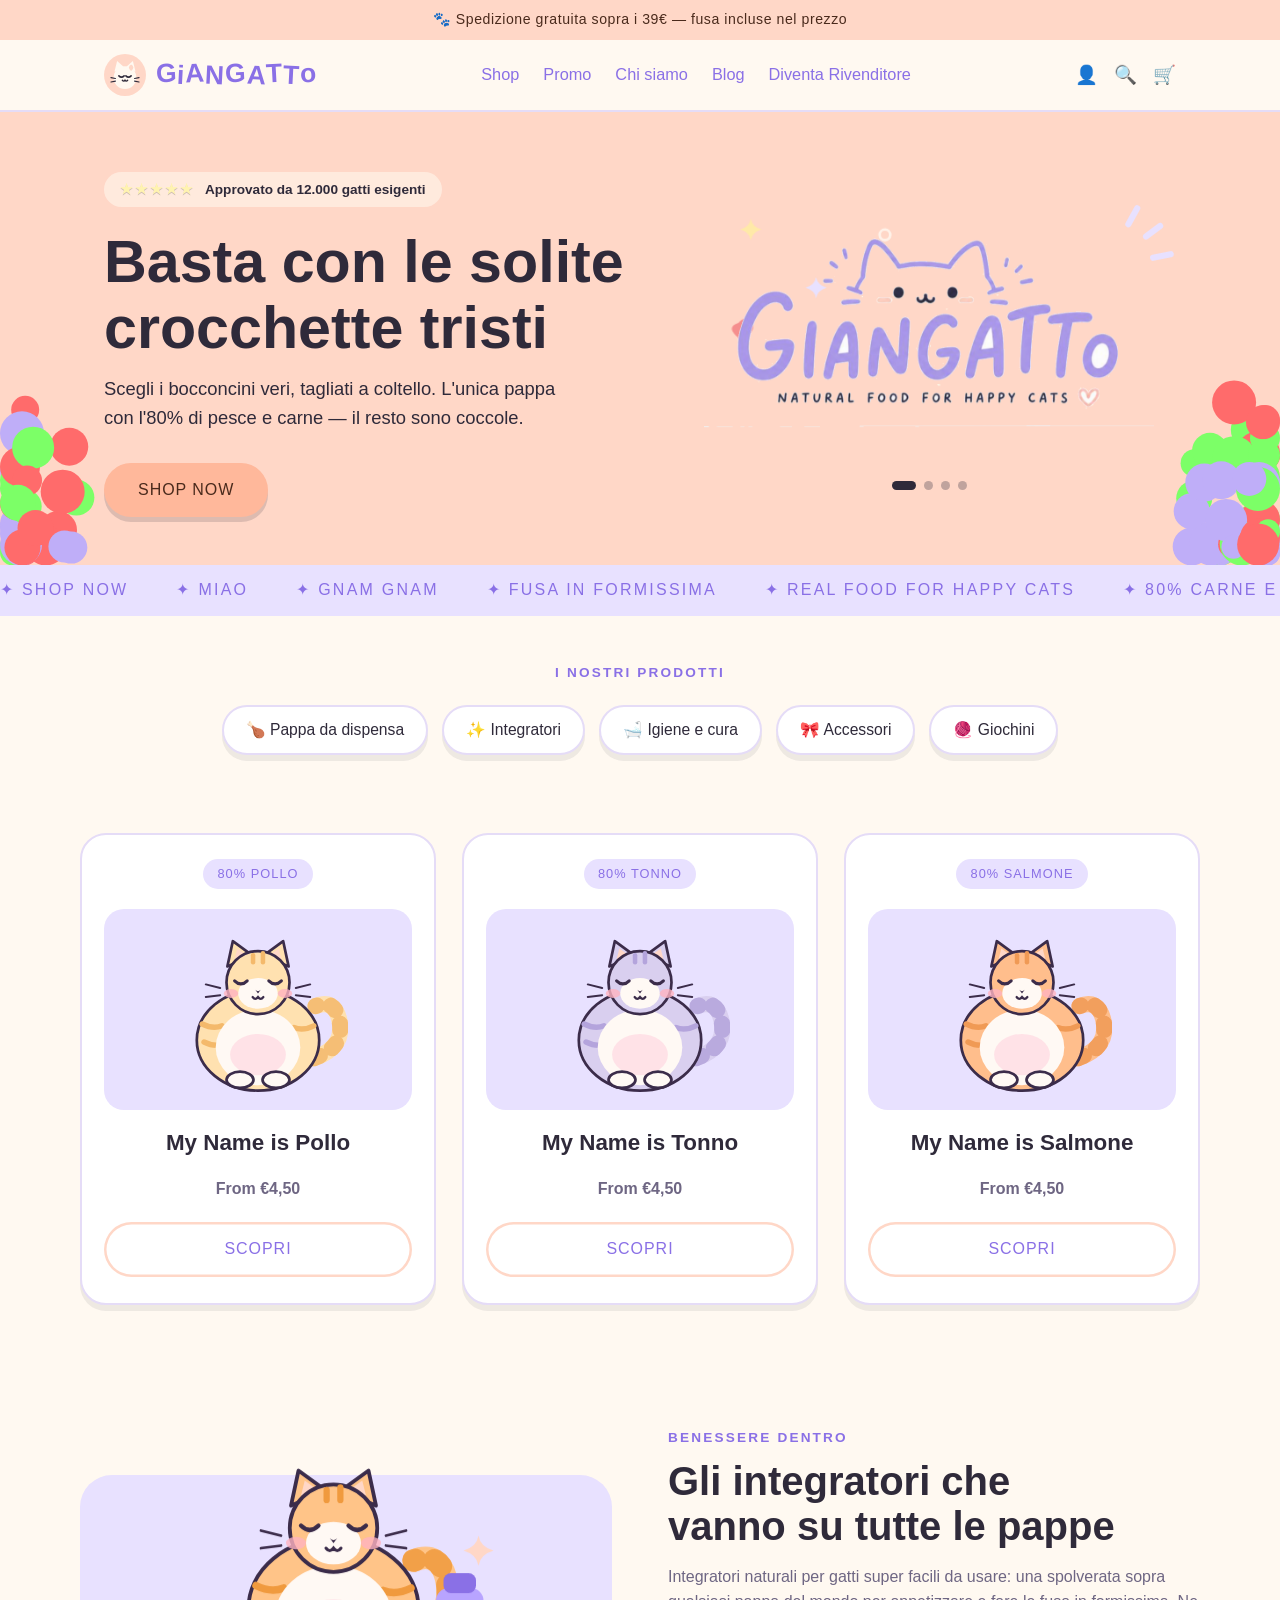
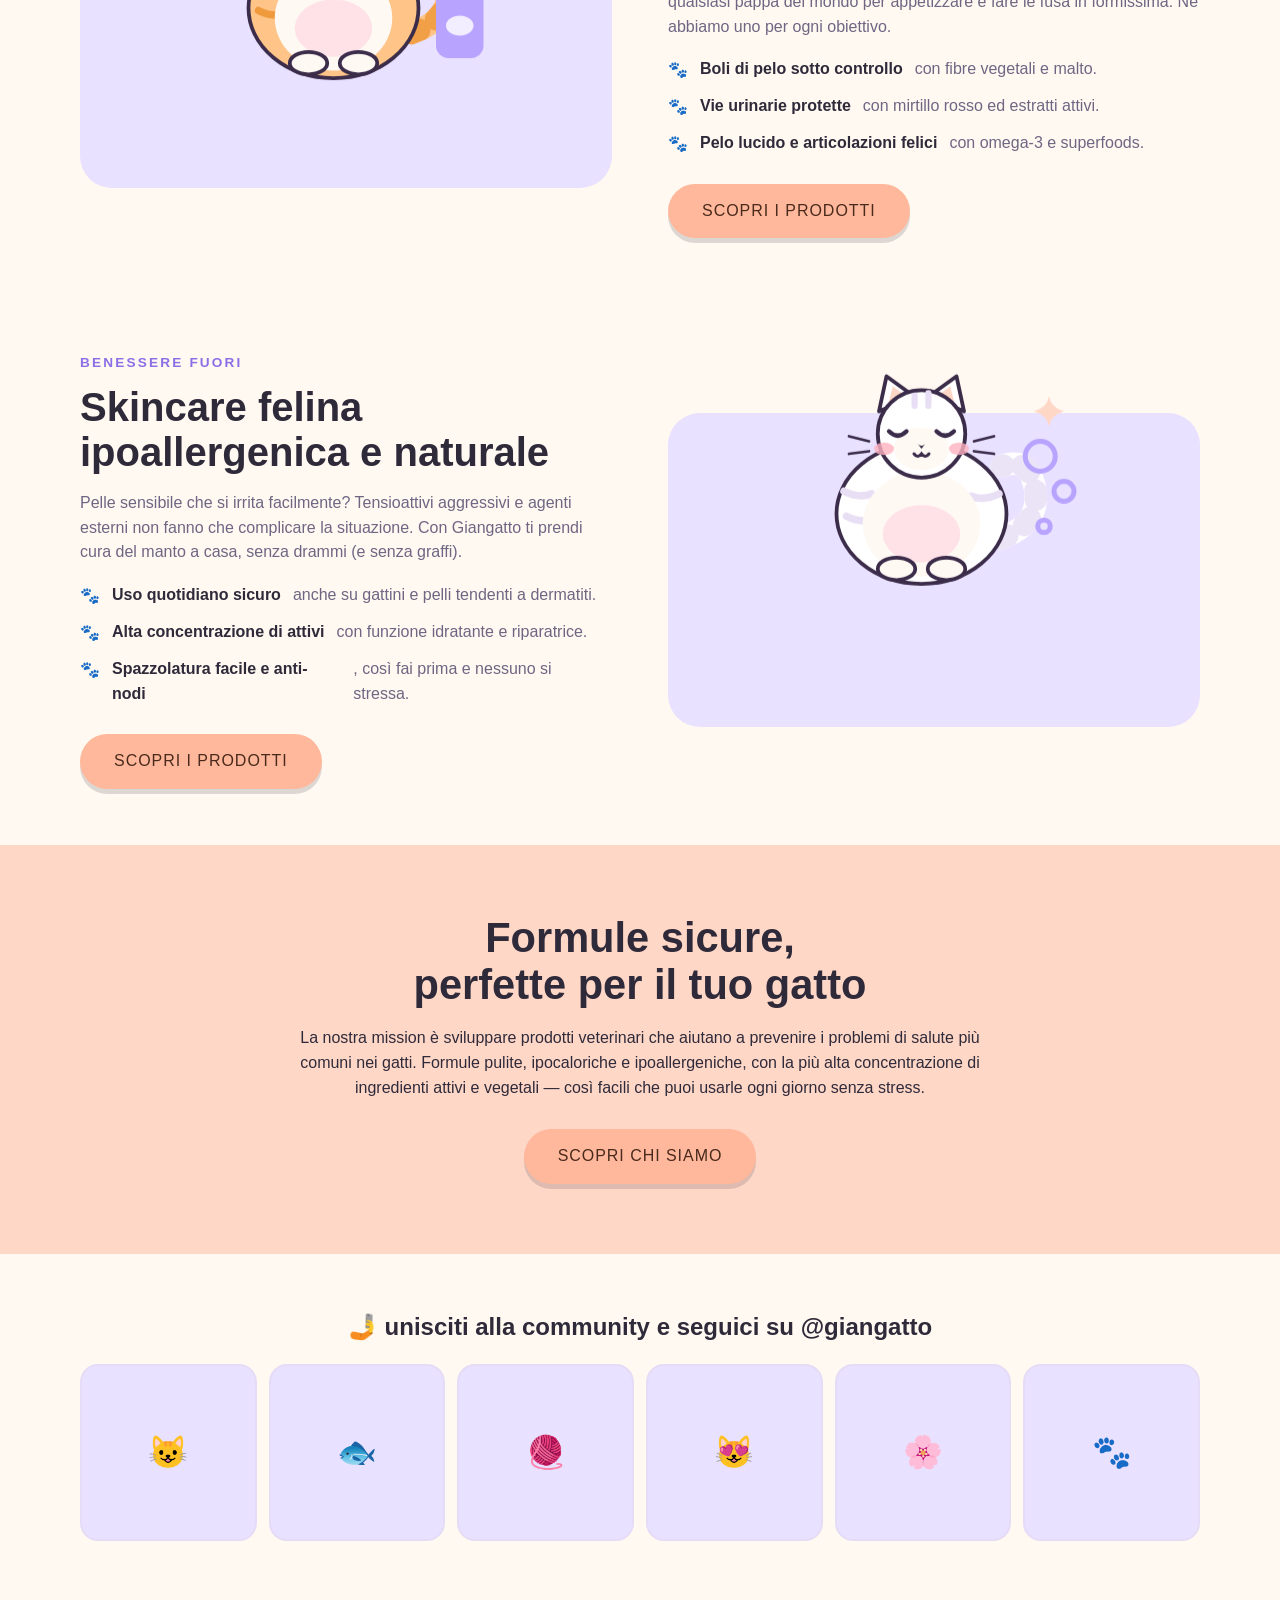
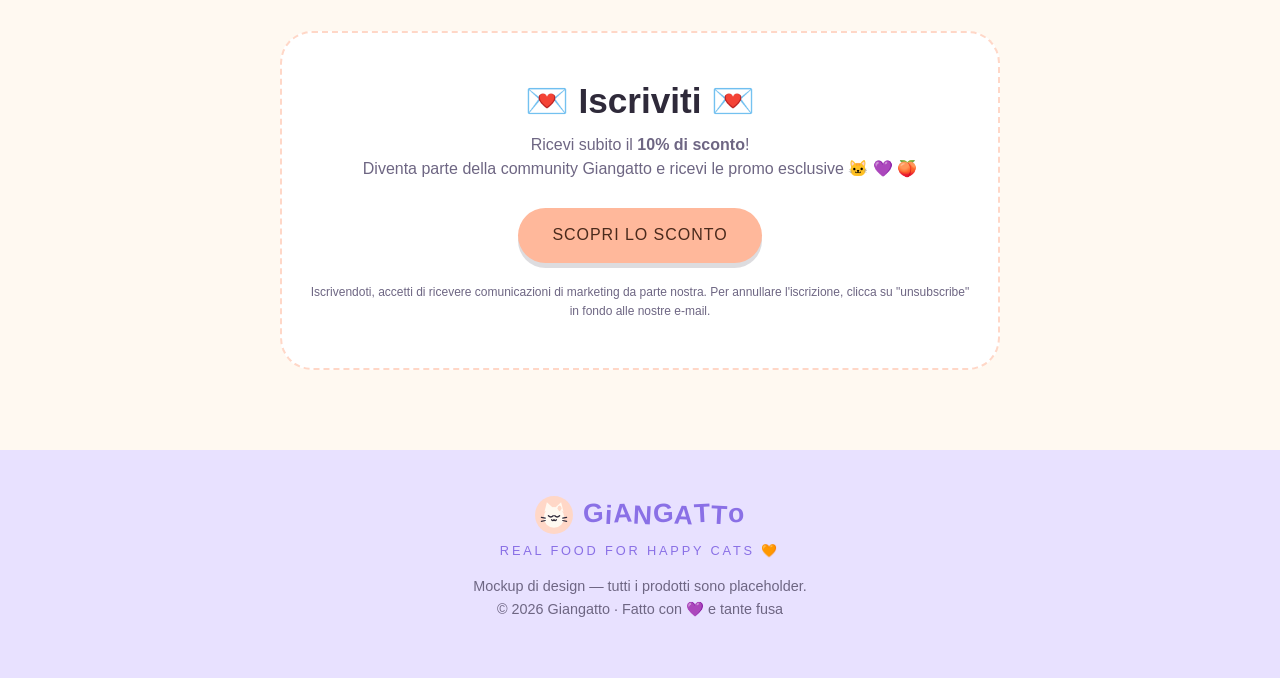
==== commit 15079e46: "Trigger deployment" ====
--- a/index.html
+++ b/index.html
@@ -83,12 +83,14 @@
 <!-- ══ HEADER ══ -->
 <header class="site">
   <nav class="nav" aria-label="principale">
-    
+
     <a class="logo" href="#">
       <svg class="mark" width="42" height="42" viewBox="0 0 48 48" aria-hidden="true"><use href="#logoMark"/></svg>
       <span class="word"><span>G</span><span>i</span><span>A</span><span>N</span><span>G</span><span>A</span><span>T</span><span>T</span><span>o</span></span>
     </a>
     <div class="nav-links">
+
+      
       <a href="#prodotti">Shop</a>
       <a href="#">Promo</a>
       <a href="#mission">Chi siamo</a>
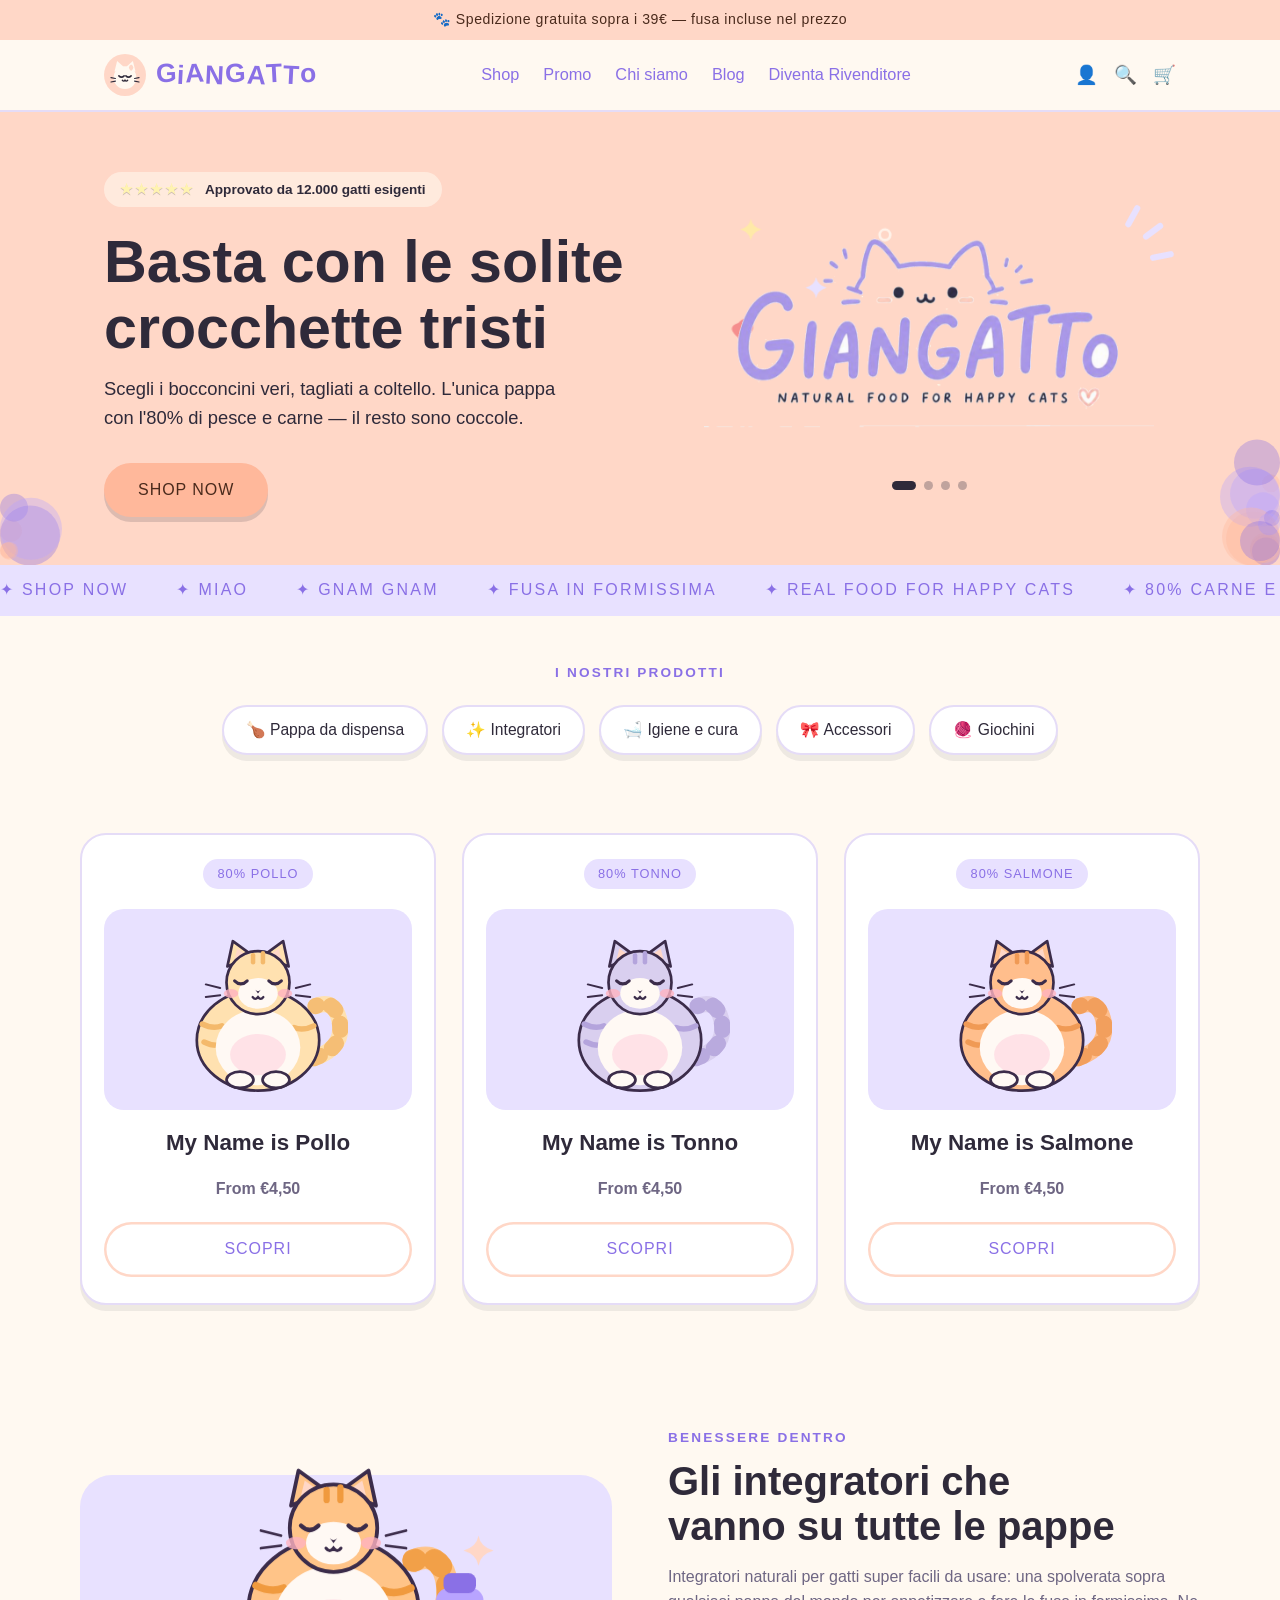
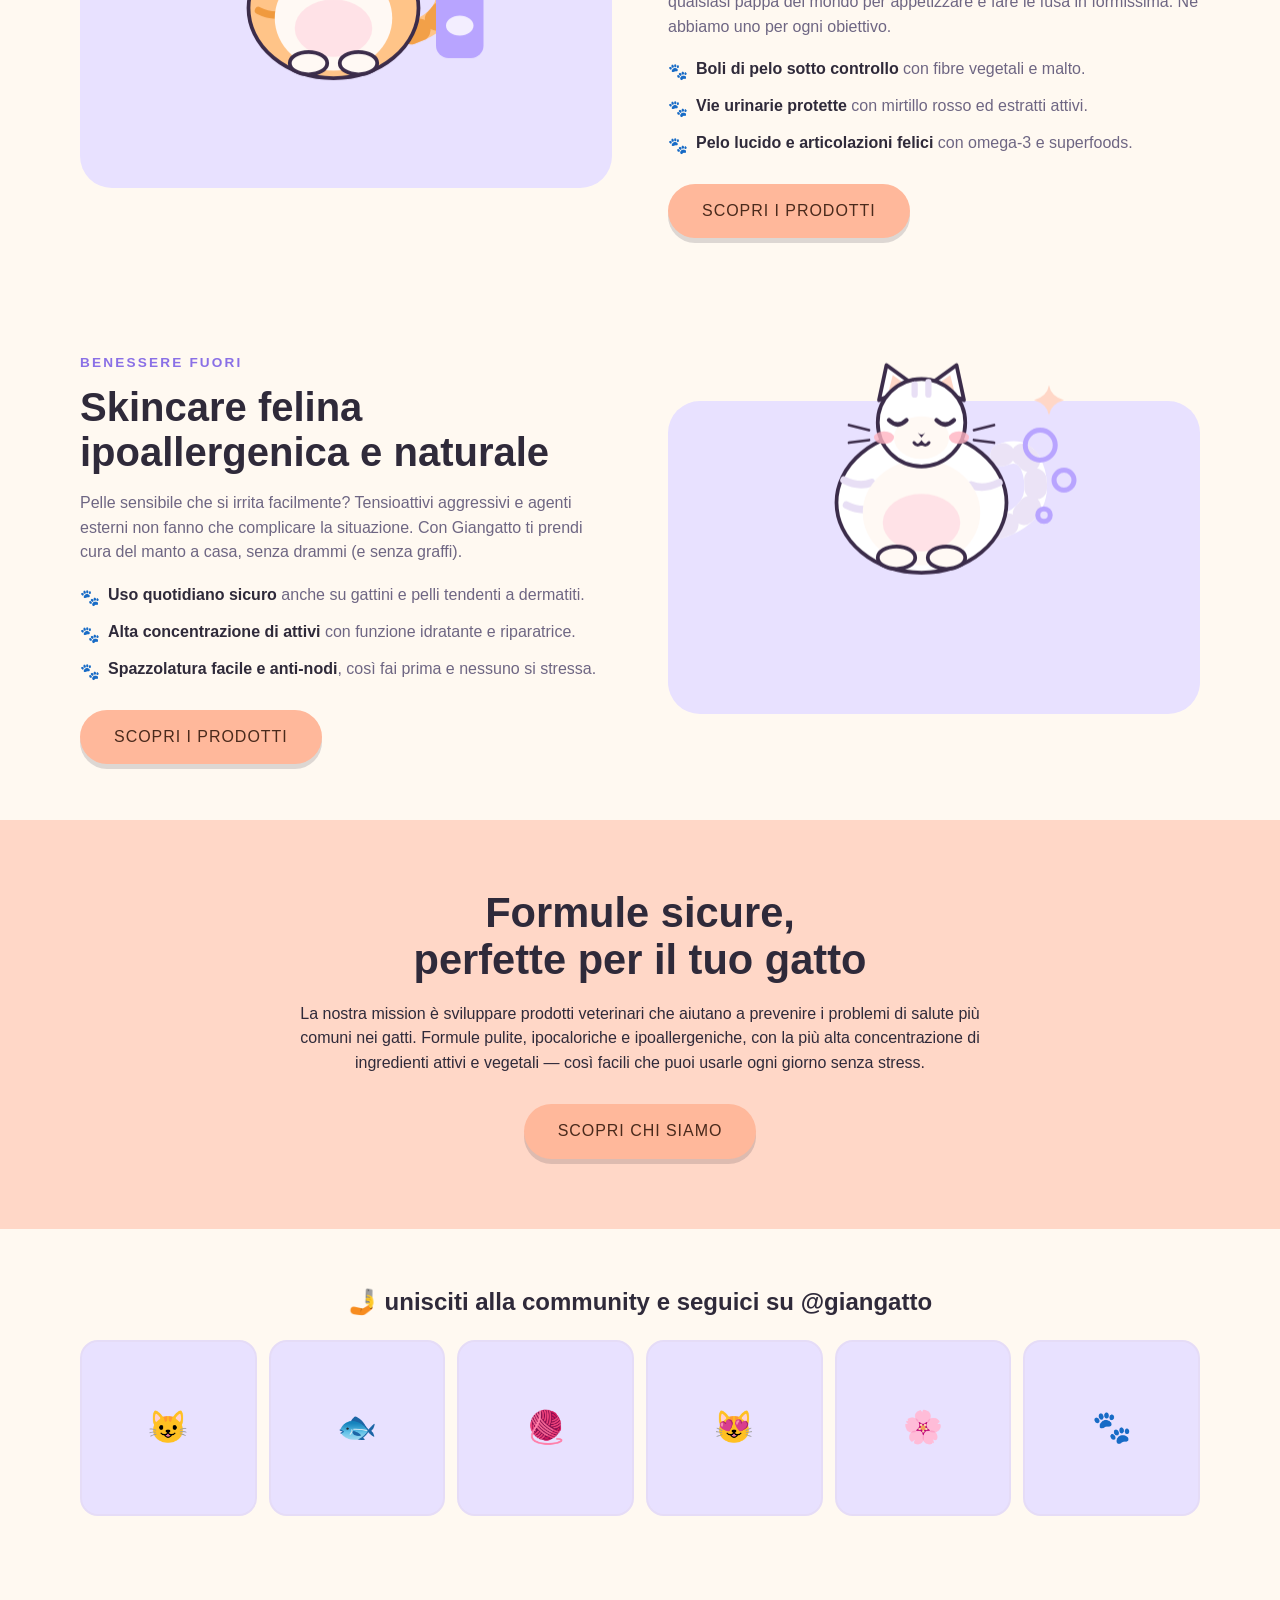
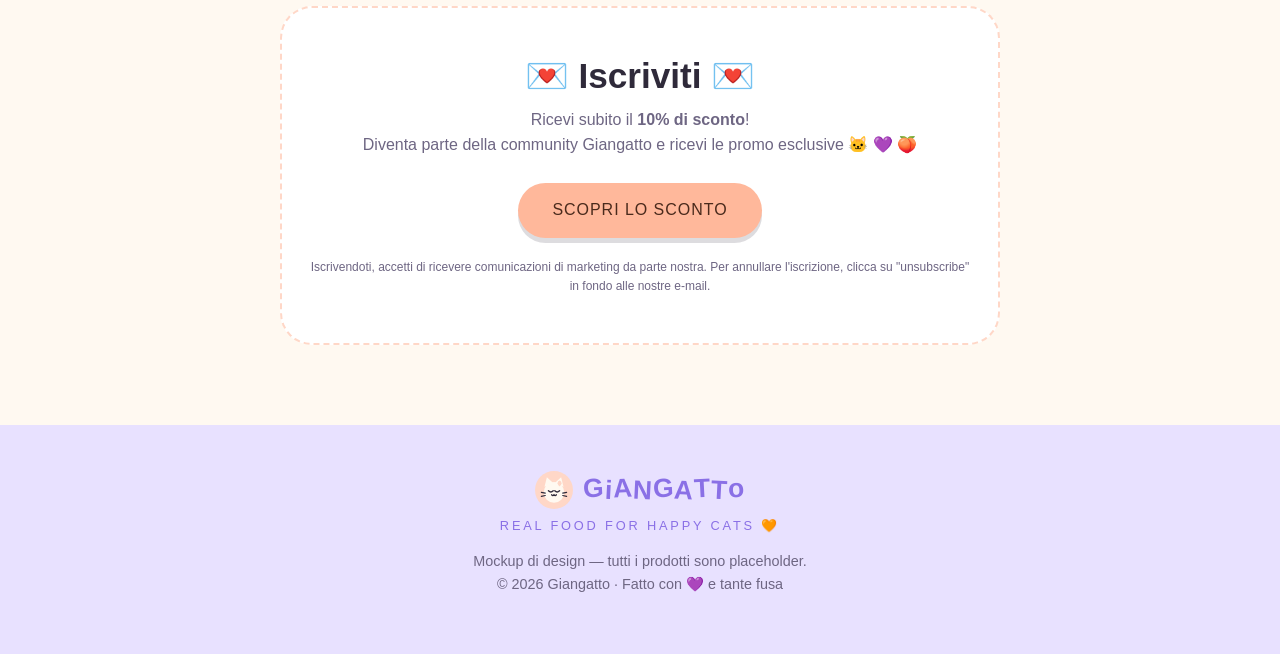
==== commit a526be81: "Trigger deployment" ====
--- a/index.html
+++ b/index.html
@@ -349,11 +349,11 @@
     const hero = document.querySelector('.hero');
     if (!hero) return;
 
-    const count = 80;
+    const count = 19;
     const gravity = 0.5;
     const friction = 0.927;
     const wallBounce = 0.94;
-    const colors = ["#BFAEF8", "#7cff67", "#ff6b6b"];
+    const colors = ["#B8A4FF", "#FFB89B", "#8A70E6"];
 
     let canvasWidth = 0;
     let canvasHeight = 0;
@@ -379,7 +379,7 @@
       resize();
       balls.length = 0;
       for (let i = 0; i < count; i++) {
-        const radius = Math.floor(Math.random() * 11) + 12; // 12px to 22px
+        const radius = Math.floor(Math.random() * 25) + 8; // 8px to 32px
         balls.push({
           x: Math.random() * (canvasWidth - radius * 2) + radius,
           y: Math.random() * (canvasHeight / 2 - radius) + radius,
@@ -514,6 +514,7 @@
 
     function draw() {
       ctx.clearRect(0, 0, canvasWidth, canvasHeight);
+      ctx.globalAlpha = 0.35; // make balls transparent
       for (let i = 0; i < balls.length; i++) {
         const b = balls[i];
         ctx.beginPath();
@@ -522,6 +523,7 @@
         ctx.fill();
         ctx.closePath();
       }
+      ctx.globalAlpha = 1.0; // reset transparency
     }
 
     function loop() {
--- a/style.css
+++ b/style.css
@@ -57,7 +57,11 @@
   margin: 0;
 }
 a { color: inherit; }
-img, svg { max-width: 100%; }
+img,
+svg {
+  max-width: 100%;
+  height: auto;
+}
 .wrap { max-width: 1120px; margin: 0 auto; padding: 0 24px; }
 .eyebrow {
   font-family: var(--font-display);
@@ -97,7 +101,7 @@
   position: sticky; top: 0; z-index: 20;
 }
 .nav {
-  display: flex; align-items: center; gap: 28px;
+  display: flex; align-items: center; justify-content: space-between; gap: 28px;
   padding: 14px 24px; max-width: 1120px; margin: 0 auto;
 }
 .logo {
@@ -237,9 +241,18 @@
   background: var(--band); border-radius: 32px; padding: 34px 20px 22px; text-align: center;
 }
 .checklist { list-style: none; padding: 0; margin: 18px 0 28px; display: grid; gap: 12px; }
-.checklist li { display: flex; gap: 12px; align-items: flex-start; color: var(--ink-soft); }
+.checklist li {
+  position: relative;
+  padding-left: 28px;
+  color: var(--ink-soft);
+  text-align: left;
+}
 .checklist li::before {
-  content: "🐾"; flex: none; font-size: 1rem; transform: translateY(1px);
+  content: "🐾";
+  position: absolute;
+  left: 0;
+  top: 3px;
+  font-size: 1rem;
 }
 .checklist li strong { color: var(--ink); }
 
@@ -301,9 +314,19 @@
   [data-plx] { transform: none !important; }
 }
 @media (max-width: 860px) {
-  .hero-inner, .split-inner { grid-template-columns: 1fr; }
-  .split.flip .split-inner > .split-art { order: 0; }
+  .wrap { padding-inline: 32px; }
+  .nav { padding-inline: 32px; }
+  .hero-inner { grid-template-columns: 1fr; gap: 36px; text-align: center; padding-inline: 32px; }
+  .hero-inner .btn { margin-inline: auto; }
+  .split-inner { grid-template-columns: 1fr; gap: 36px; }
+  .split .split-inner > .split-art { order: 2; }
+  .split.flip .split-inner > .split-art { order: 2; }
+  .split-art { max-width: 420px; margin: 0 auto; }
+  .split h2 { margin-bottom: 20px; }
+  .split p { margin-bottom: 24px; }
+  .checklist { gap: 16px; }
   .grid3 { grid-template-columns: 1fr; max-width: 420px; margin-inline: auto; }
   .igrow { grid-template-columns: repeat(3, 1fr); }
   .nav-links { display: none; }
-}
+  footer.site { padding-inline: 32px; }
+}
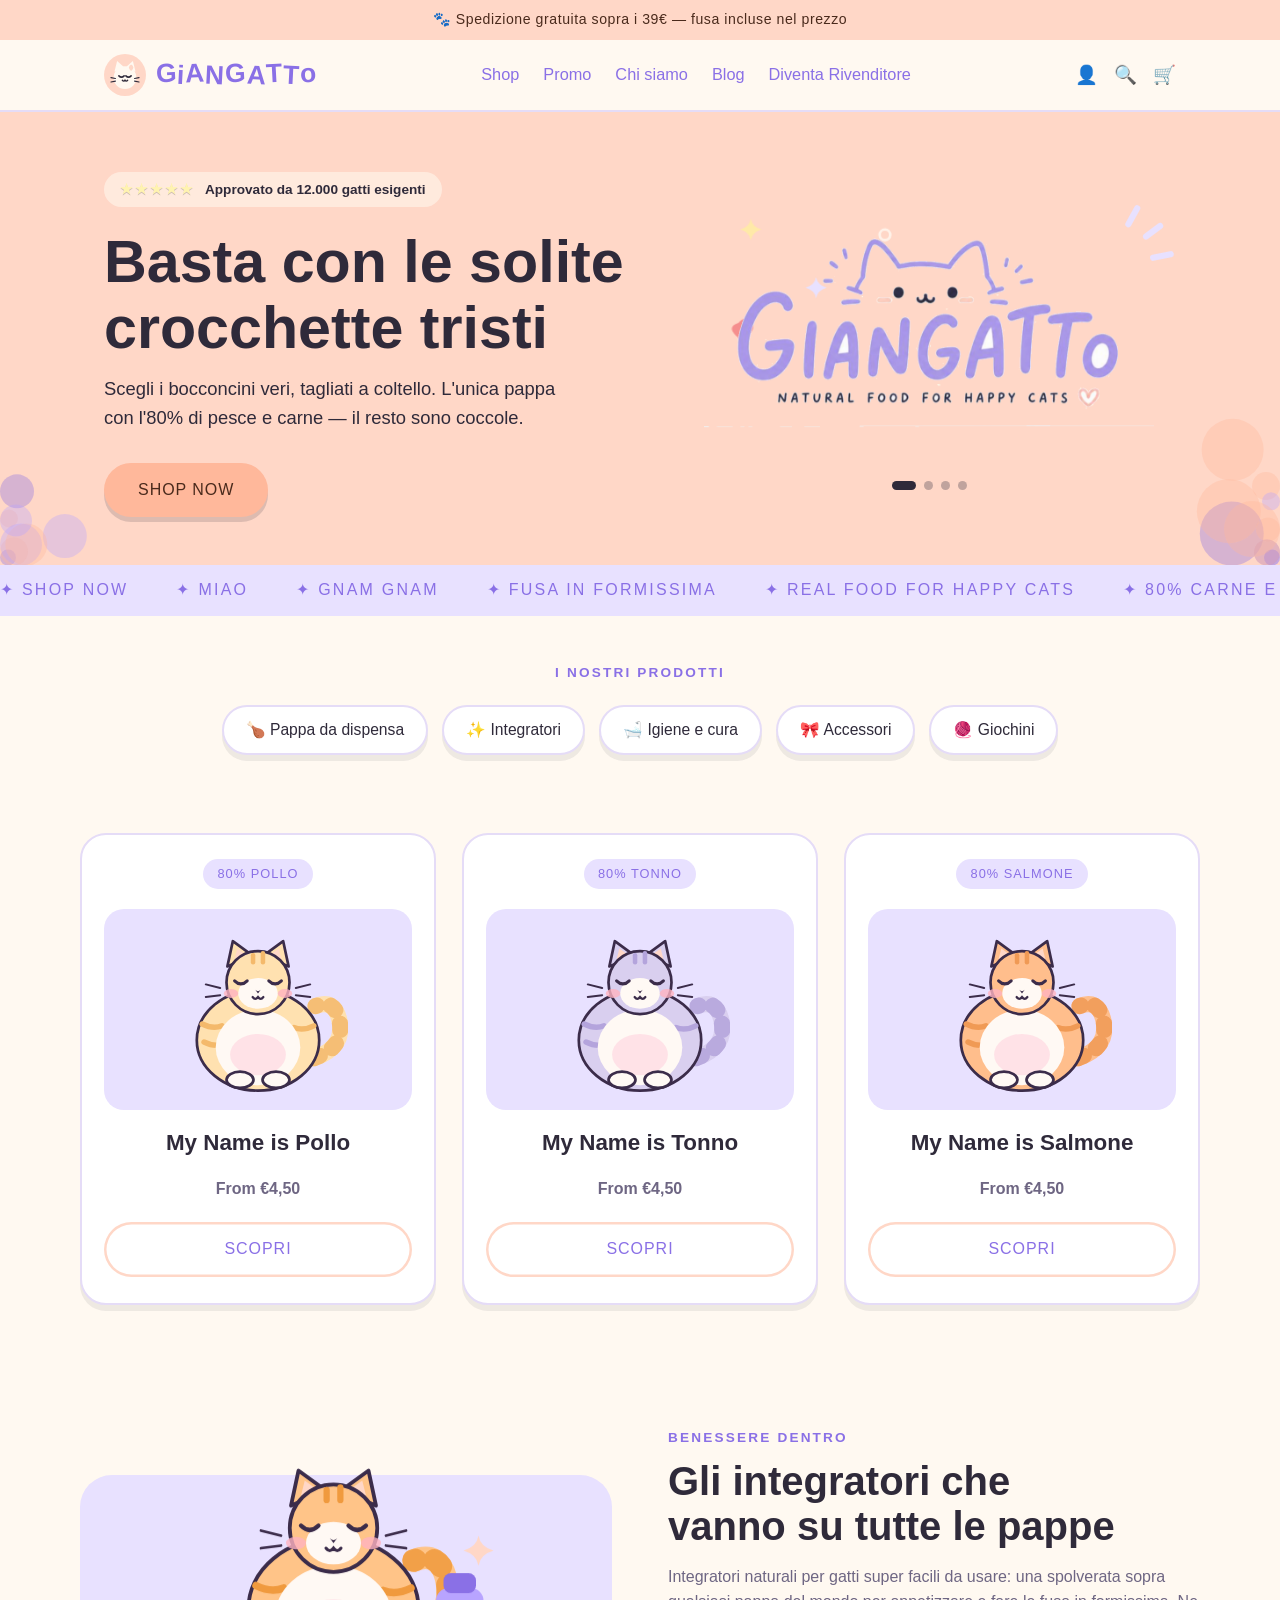
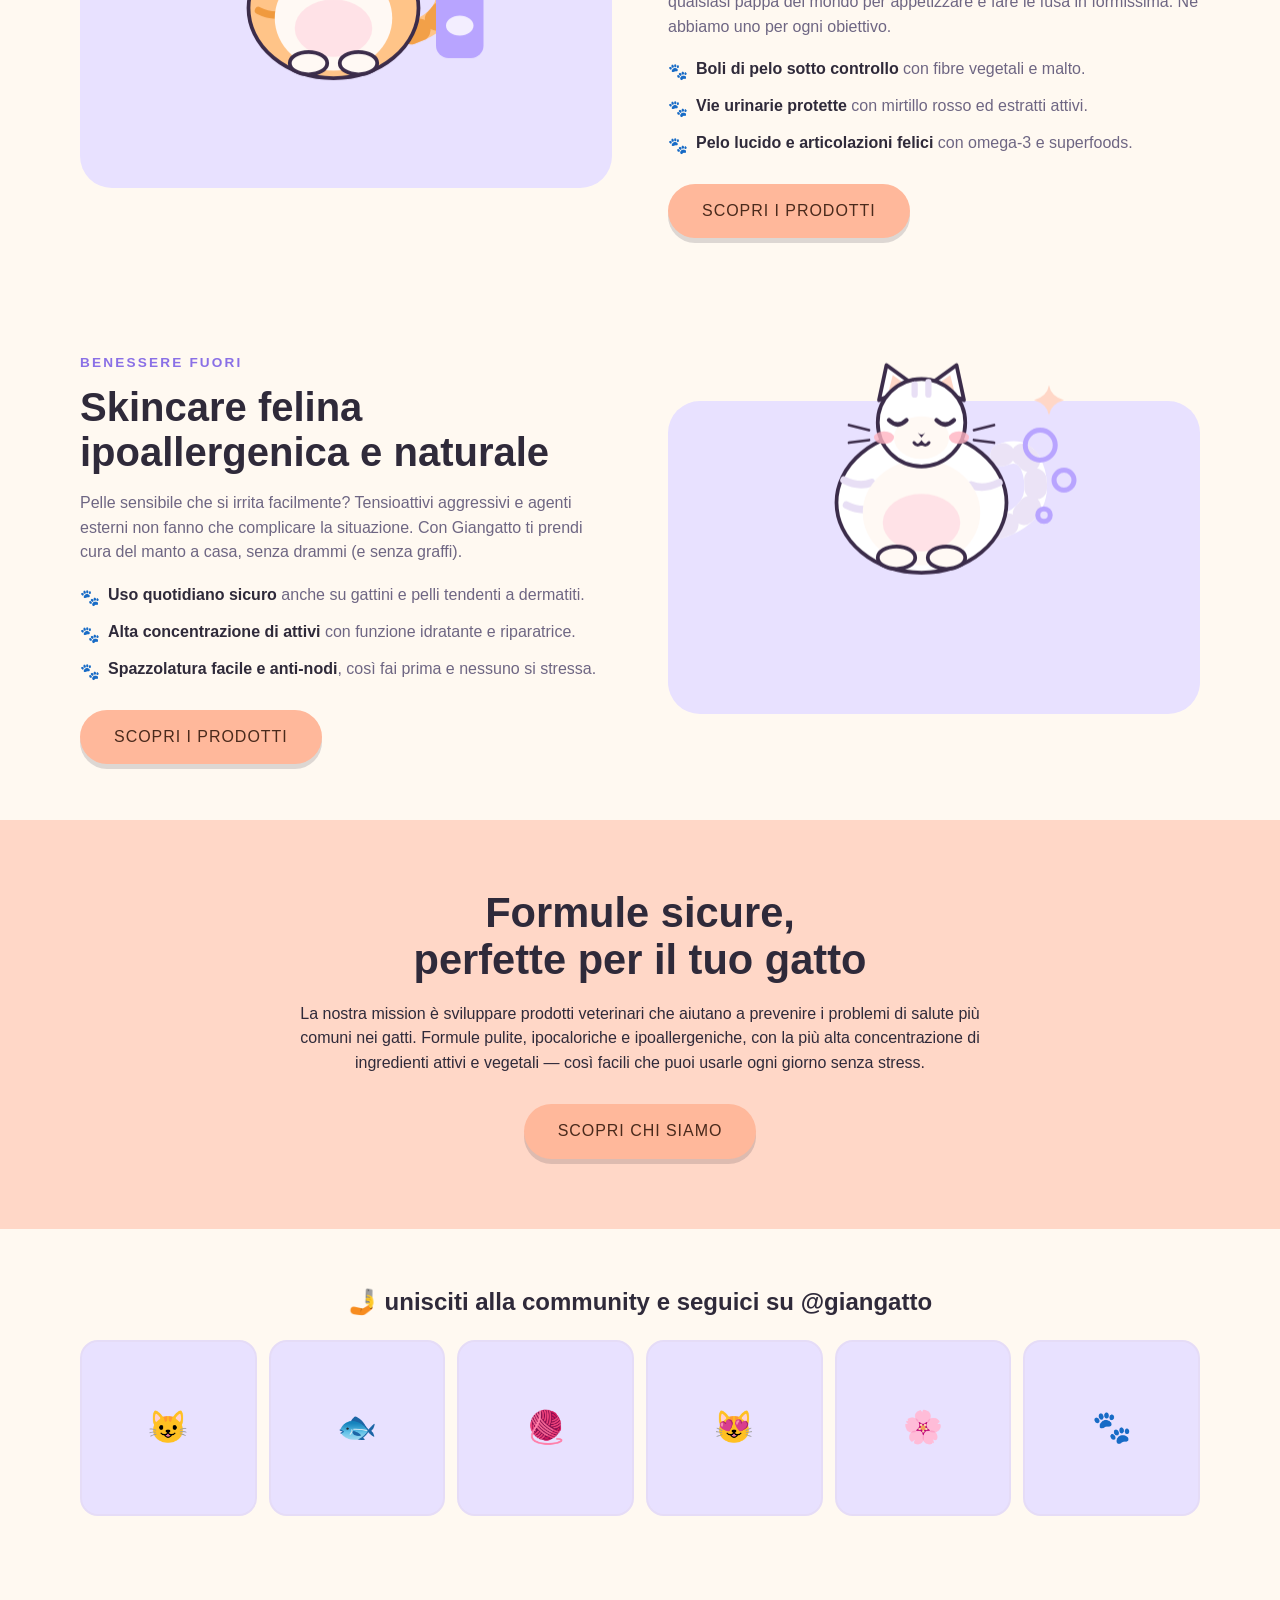
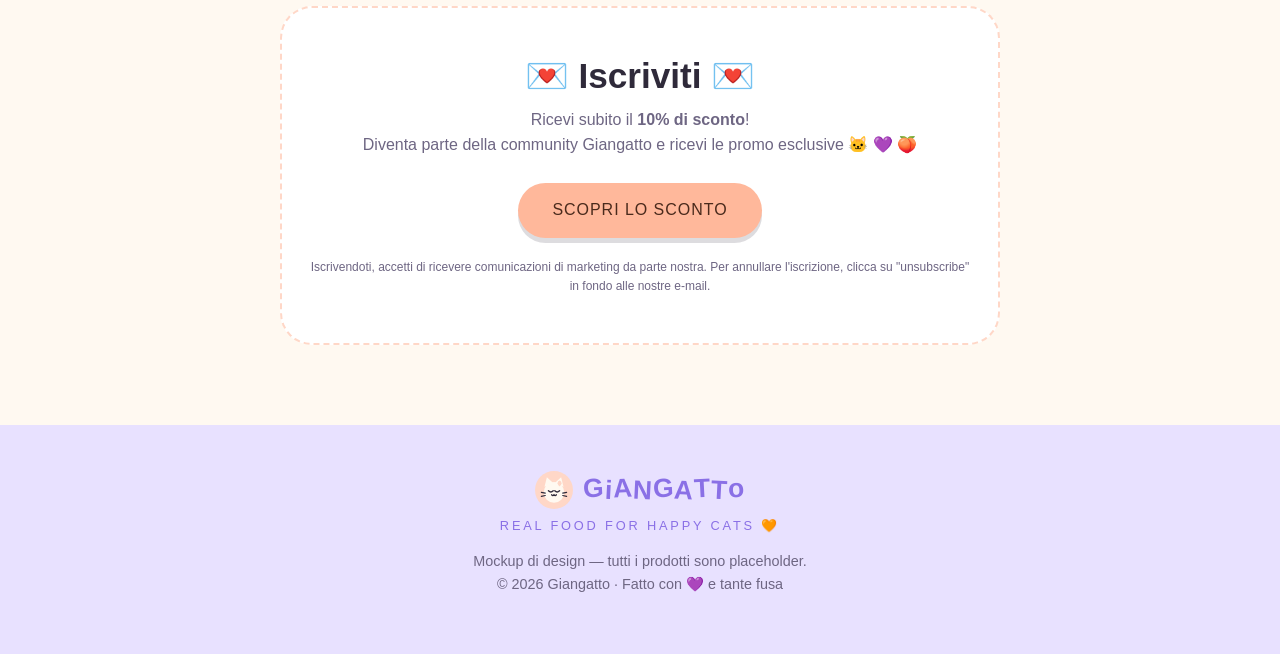
==== commit 53908b90: "Trigger deployment" ====
--- a/index.html
+++ b/index.html
@@ -143,6 +143,8 @@
   <div class="marquee-track">
     <span>✦ Shop now</span><span>✦ Miao</span><span>✦ Gnam gnam</span><span>✦ Fusa in formissima</span><span>✦ Real food for happy cats</span><span>✦ 80% carne e pesce</span>
     <span>✦ Shop now</span><span>✦ Miao</span><span>✦ Gnam gnam</span><span>✦ Fusa in formissima</span><span>✦ Real food for happy cats</span><span>✦ 80% carne e pesce</span>
+    <span>✦ Shop now</span><span>✦ Miao</span><span>✦ Gnam gnam</span><span>✦ Fusa in formissima</span><span>✦ Real food for happy cats</span><span>✦ 80% carne e pesce</span>
+    <span>✦ Shop now</span><span>✦ Miao</span><span>✦ Gnam gnam</span><span>✦ Fusa in formissima</span><span>✦ Real food for happy cats</span><span>✦ 80% carne e pesce</span>
   </div>
 </div>
 
--- a/style.css
+++ b/style.css
@@ -191,7 +191,7 @@
   font-family: var(--font-display); font-size: 1rem; letter-spacing: 0.14em;
   text-transform: uppercase; color: var(--primary-deep); padding-right: 48px;
 }
-@keyframes mscroll { to { transform: translateX(-50%); } }
+@keyframes mscroll { to { transform: translateX(-25%); } }
 
 /* ── Category chips ───────────────────────────── */
 .cats-nav { padding: 44px 0 8px; text-align: center; }
@@ -318,6 +318,7 @@
   .nav { padding-inline: 32px; }
   .hero-inner { grid-template-columns: 1fr; gap: 36px; text-align: center; padding-inline: 32px; }
   .hero-inner .btn { margin-inline: auto; }
+  .hero-art { max-width: 420px; margin: -50px auto 0; }
   .split-inner { grid-template-columns: 1fr; gap: 36px; }
   .split .split-inner > .split-art { order: 2; }
   .split.flip .split-inner > .split-art { order: 2; }
